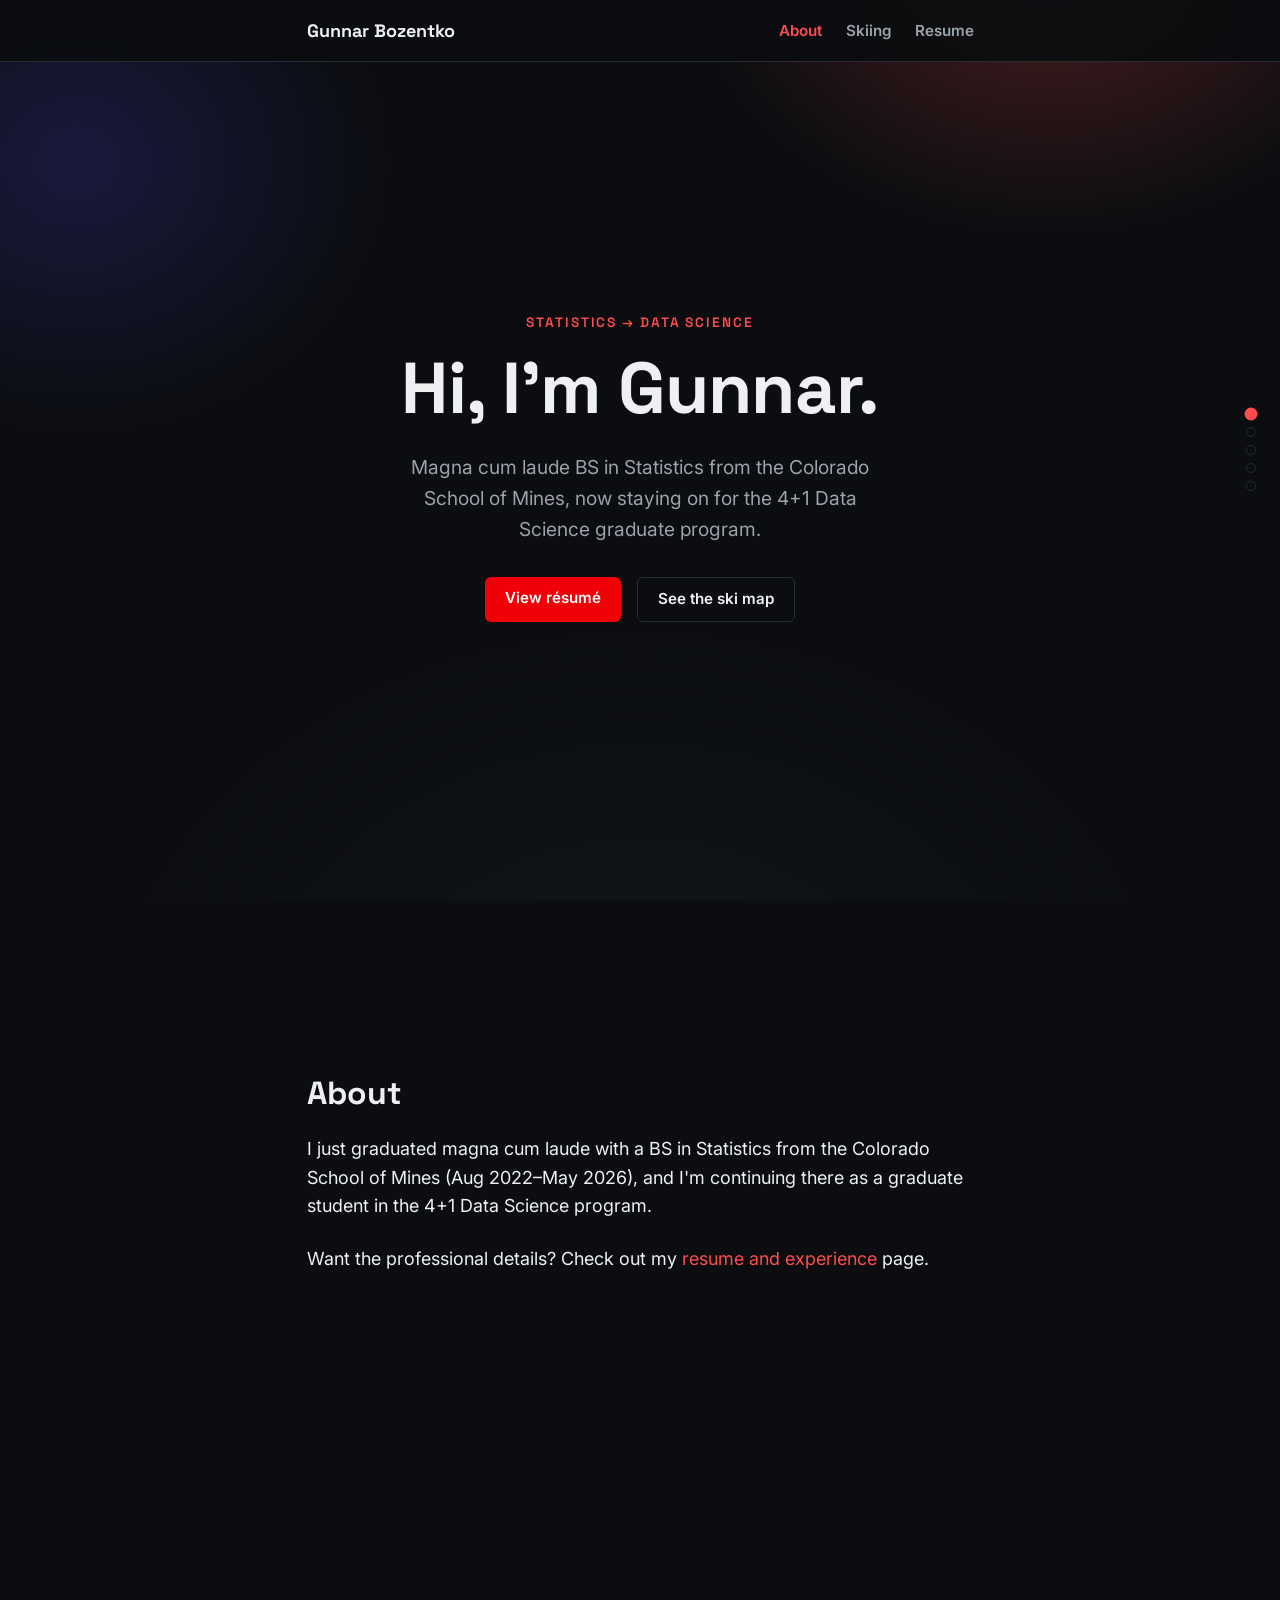
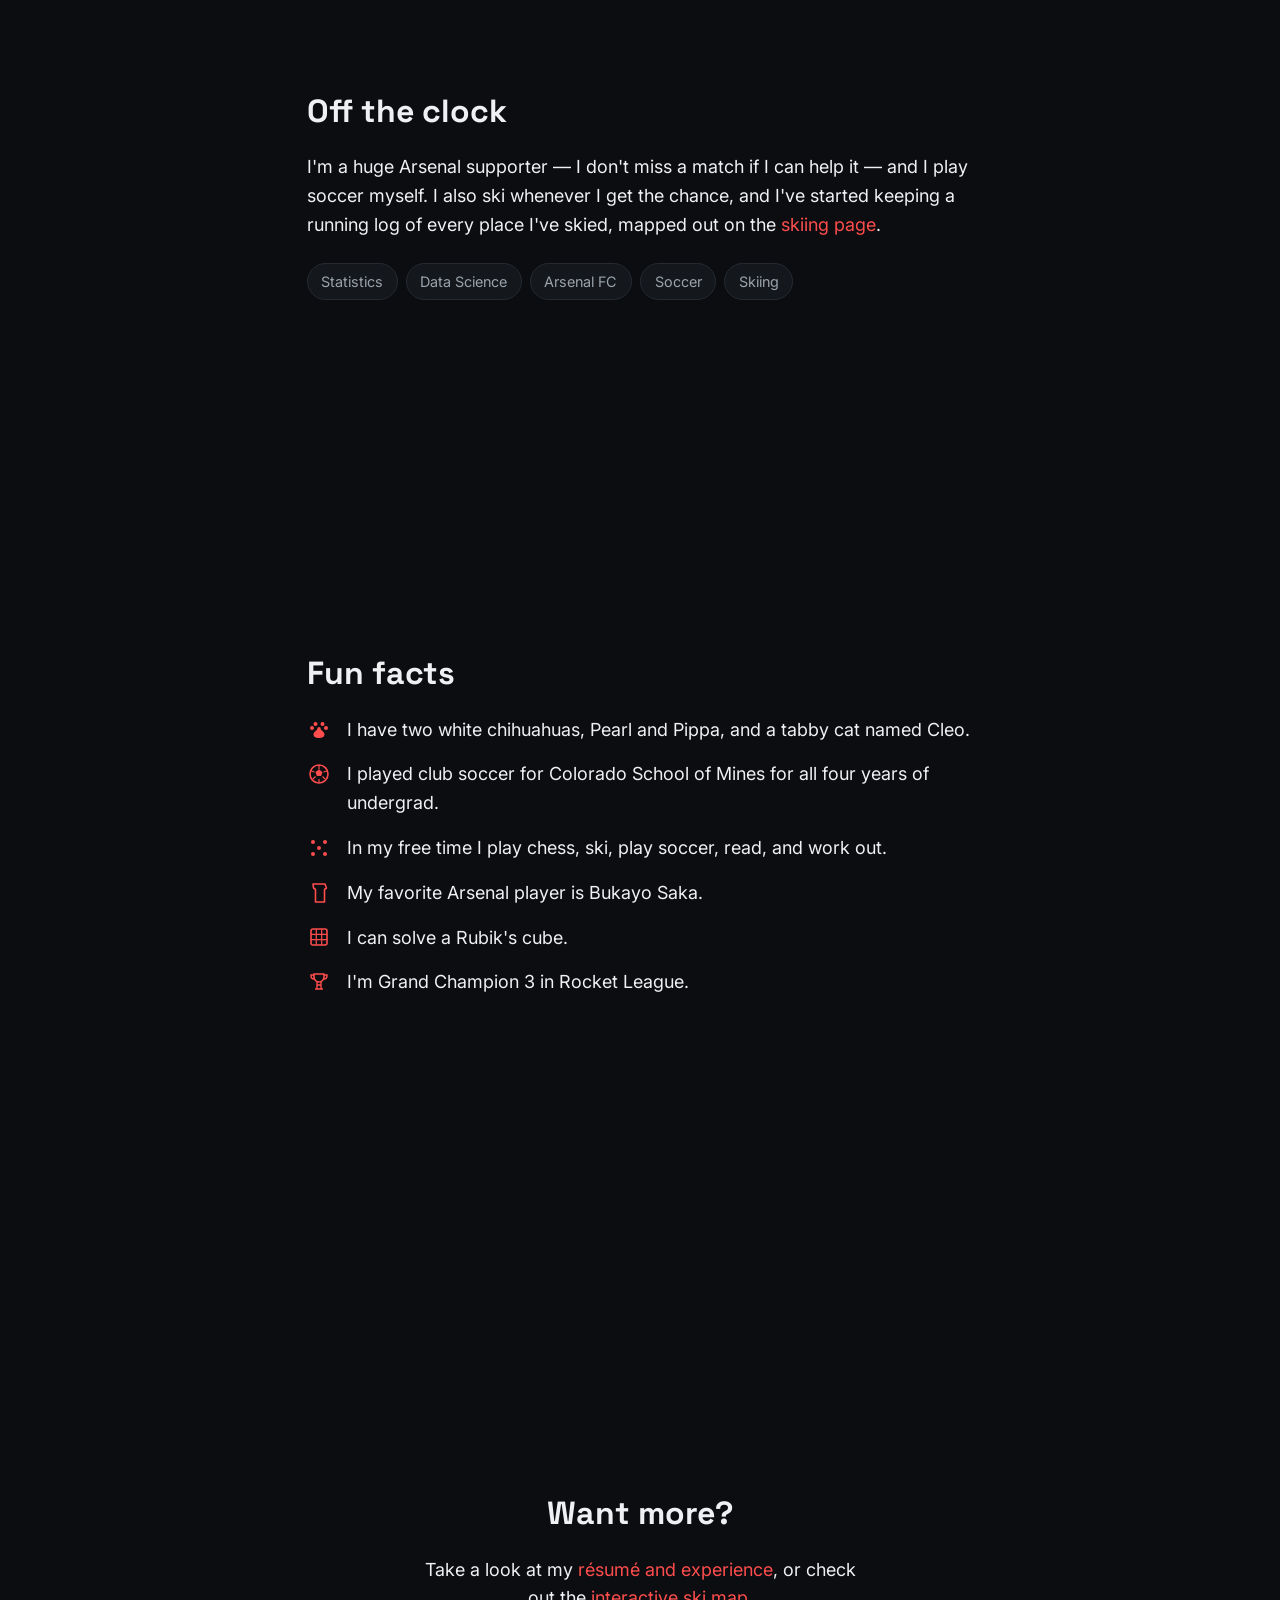
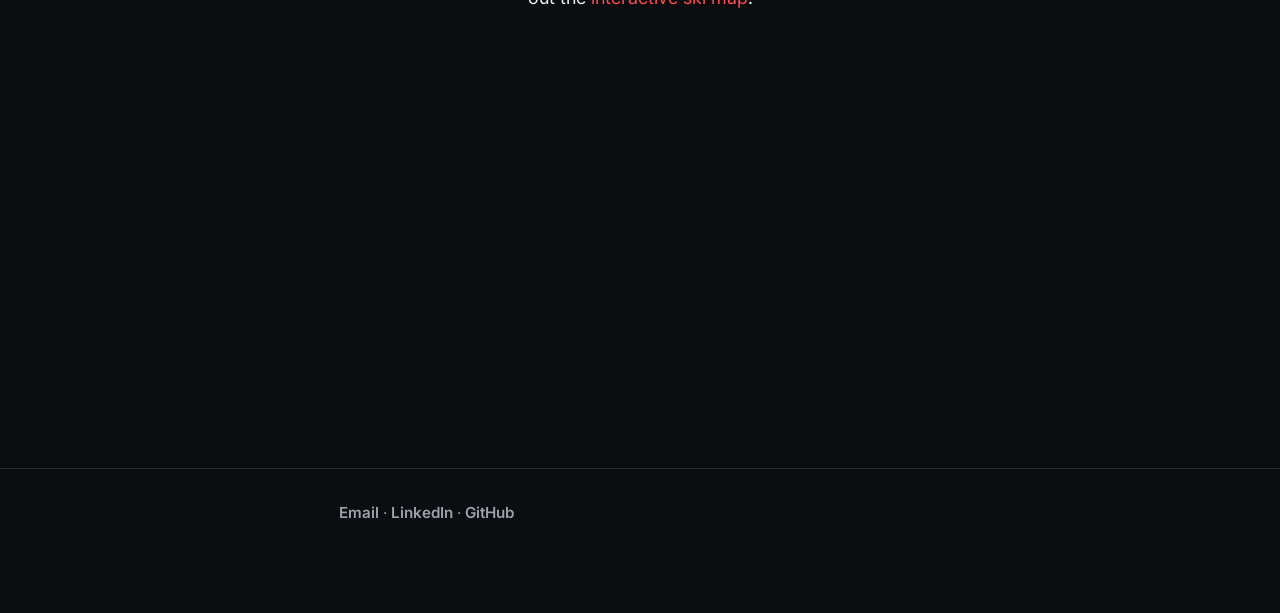
==== index.html @ cc9e8915 "Add icons/photo grid to About page and contact line to Resume page Fun facts on index.html get inlin" ====
<!doctype html>
<html lang="en">
<head>
  <meta charset="utf-8">
  <meta name="viewport" content="width=device-width, initial-scale=1">
  <title>Gunnar Bozentko</title>
  <meta name="description" content="Gunnar Bozentko — statistician, data scientist, Arsenal supporter, occasional skier.">
  <link rel="preconnect" href="https://fonts.googleapis.com">
  <link rel="preconnect" href="https://fonts.gstatic.com" crossorigin>
  <link href="https://fonts.googleapis.com/css2?family=Inter:wght@400;500;600&family=Space+Grotesk:wght@600;700&display=swap" rel="stylesheet">
  <link rel="stylesheet" href="style.css">
</head>
<body class="home-body">

  <div class="bg-layer bg-layer--a" aria-hidden="true"></div>
  <div class="bg-layer bg-layer--b" aria-hidden="true"></div>

  <header class="site-header">
    <nav class="site-nav">
      <a class="wordmark" href="index.html">Gunnar Bozentko</a>
      <ul class="nav-links">
        <li><a href="index.html" aria-current="page">About</a></li>
        <li><a href="skiing.html">Skiing</a></li>
        <li><a href="resume.html">Resume</a></li>
      </ul>
    </nav>
  </header>

  <main class="home">

    <section id="hero" class="panel panel--hero" data-gradient="t1">
      <div class="hero-inner">
        <!-- Add a real photo at assets/photo.jpg and this will pick it up automatically. -->
        <img class="avatar" src="assets/photo.jpg" alt="Photo of Gunnar Bozentko" onerror="this.style.display='none'">
        <p class="eyebrow">Statistics &rarr; Data Science</p>
        <h1>Hi, I'm Gunnar.</h1>
        <p class="hero-sub">
          Magna cum laude BS in Statistics from the Colorado School of Mines,
          now staying on for the 4+1 Data Science graduate program.
        </p>
        <div class="hero-cta">
          <a class="button" href="resume.html">View r&eacute;sum&eacute;</a>
          <a class="button button--ghost" href="skiing.html">See the ski map</a>
        </div>
      </div>
    </section>

    <section id="about" class="panel" data-gradient="t2">
      <h2>About</h2>
      <p>
        I just graduated magna cum laude with a BS in Statistics from the
        Colorado School of Mines (Aug 2022&ndash;May 2026), and I'm continuing
        there as a graduate student in the 4+1 Data Science program.
      </p>
      <p>
        Want the professional details? Check out my <a href="resume.html">resume
        and experience</a> page.
      </p>
    </section>

    <section id="interests" class="panel" data-gradient="t3">
      <h2>Off the clock</h2>
      <p>
        I'm a huge Arsenal supporter &mdash; I don't miss a match if I can help
        it &mdash; and I play soccer myself. I also ski whenever I get the
        chance, and I've started keeping a running log of every place I've
        skied, mapped out on the <a href="skiing.html">skiing page</a>.
      </p>
      <ul class="tags">
        <li>Statistics</li>
        <li>Data Science</li>
        <li>Arsenal FC</li>
        <li>Soccer</li>
        <li>Skiing</li>
      </ul>

      <!-- Add real photos at these paths and each slot picks them up automatically. -->
      <div class="photo-grid">
        <div class="photo-grid__item">
          <img src="assets/photos/soccer.jpg" alt="Playing soccer" onerror="this.parentElement.style.display='none'">
        </div>
        <div class="photo-grid__item">
          <img src="assets/photos/skiing.jpg" alt="Skiing" onerror="this.parentElement.style.display='none'">
        </div>
        <div class="photo-grid__item">
          <img src="assets/photos/pets.jpg" alt="Pearl, Pippa, and Cleo" onerror="this.parentElement.style.display='none'">
        </div>
      </div>
    </section>

    <section id="facts" class="panel" data-gradient="t4">
      <h2>Fun facts</h2>
      <ul class="icon-list">
        <li>
          <svg viewBox="0 0 24 24" aria-hidden="true"><path d="M8.5 9a2 2 0 1 0 0-4 2 2 0 0 0 0 4Zm7 0a2 2 0 1 0 0-4 2 2 0 0 0 0 4ZM5 13a2 2 0 1 0 0-4 2 2 0 0 0 0 4Zm14 0a2 2 0 1 0 0-4 2 2 0 0 0 0 4Zm-7 8c-2.9 0-5.5-1.34-5.5-3.6 0-1.9 1.4-2.9 2.4-3.7.8-.65 1.4-1.1 1.4-1.9a1.7 1.7 0 0 1 3.4 0c0 .8.6 1.25 1.4 1.9 1 .8 2.4 1.8 2.4 3.7 0 2.26-2.6 3.6-5.5 3.6Z"/></svg>
          <span>I have two white chihuahuas, Pearl and Pippa, and a tabby cat named Cleo.</span>
        </li>
        <li>
          <svg viewBox="0 0 24 24" aria-hidden="true"><circle cx="12" cy="12" r="9" fill="none" stroke="currentColor" stroke-width="1.6"/><path d="M12 7.5 15.5 10l-1.3 4h-4.4l-1.3-4L12 7.5Z" fill="currentColor"/><path d="M12 3v4.5M12 20.5V17M4 9l3.5 1M20 9l-3.5 1M6 17l2.5-2.5M18 17l-2.5-2.5" stroke="currentColor" stroke-width="1.2" fill="none"/></svg>
          <span>I played club soccer for Colorado School of Mines for all four years of undergrad.</span>
        </li>
        <li>
          <svg viewBox="0 0 24 24" aria-hidden="true"><circle cx="6" cy="6" r="2"/><circle cx="18" cy="6" r="2"/><circle cx="6" cy="18" r="2"/><circle cx="18" cy="18" r="2"/><circle cx="12" cy="12" r="2"/></svg>
          <span>In my free time I play chess, ski, play soccer, read, and work out.</span>
        </li>
        <li>
          <svg viewBox="0 0 24 24" aria-hidden="true"><path d="M6 3h12l1.5 4-2 1.5V21H8.5V8.5l-2-1.5L6 3Z" fill="none" stroke="currentColor" stroke-width="1.6" stroke-linejoin="round"/></svg>
          <span>My favorite Arsenal player is Bukayo Saka.</span>
        </li>
        <li>
          <svg viewBox="0 0 24 24" aria-hidden="true"><rect x="4" y="4" width="16" height="16" rx="2" fill="none" stroke="currentColor" stroke-width="1.6"/><path d="M4 9.3h16M4 14.7h16M9.3 4v16M14.7 4v16" stroke="currentColor" stroke-width="1.2"/></svg>
          <span>I can solve a Rubik's cube.</span>
        </li>
        <li>
          <svg viewBox="0 0 24 24" aria-hidden="true"><path d="M7 4h10v3a5 5 0 0 1-5 5 5 5 0 0 1-5-5V4Z" fill="none" stroke="currentColor" stroke-width="1.6" stroke-linejoin="round"/><path d="M7 5H4v1a3 3 0 0 0 3 3M17 5h3v1a3 3 0 0 1-3 3M10 12v3M14 12v3M8 19h8M10 15h4v4h-4v-4Z" stroke="currentColor" stroke-width="1.4" fill="none"/></svg>
          <span>I'm Grand Champion 3 in Rocket League.</span>
        </li>
      </ul>
    </section>

    <section id="cta" class="panel panel--cta" data-gradient="t5">
      <h2>Want more?</h2>
      <p>
        Take a look at my <a href="resume.html">r&eacute;sum&eacute; and
        experience</a>, or check out the <a href="skiing.html">interactive
        ski map</a>.
      </p>
    </section>

  </main>

  <footer class="site-footer">
    <div class="footer-inner">
      <p>
        <a href="mailto:gunnarbozentko@mines.edu">Email</a>
        &middot;
        <a href="https://www.linkedin.com/in/gunnar-bozentko-64283426b/">LinkedIn</a>
        &middot;
        <a href="https://github.com/GunnarBozentko">GitHub</a>
      </p>
    </div>
  </footer>

  <script src="scroll-gradient.js"></script>
</body>
</html>
---- style.css ----
/* Dark theme. One accent (Arsenal red), used sparingly on links and one button.
   Space Grotesk for headings/wordmark, Inter for body — two typefaces,
   obviously different in feel. Spacing on a scale of 8. */

:root {
  color-scheme: dark;

  --bg: #0b0d10;
  --surface: #14171c;
  --border: #262b32;
  --text: #eef0f2;
  --muted: #9aa3ab;
  --accent: #ff4d4d;
  --accent-strong: #ef0107;

  --space-1: 0.5rem;   /* 8px */
  --space-2: 1rem;      /* 16px */
  --space-3: 1.5rem;    /* 24px */
  --space-4: 2rem;      /* 32px */
  --space-6: 3rem;      /* 48px */
  --space-8: 4rem;      /* 64px */
  --space-12: 6rem;     /* 96px */
}

* {
  box-sizing: border-box;
}

body {
  background: var(--bg);
  color: var(--text);
  font-family: "Inter", system-ui, -apple-system, "Segoe UI", Roboto, sans-serif;
  margin: 0;
  line-height: 1.6;
  font-size: 1.125rem;
}

h1, h2, h3, .wordmark {
  font-family: "Space Grotesk", system-ui, sans-serif;
  line-height: 1.1;
  font-weight: 700;
}

h1 {
  font-size: clamp(2.5rem, 5vw, 3.5rem);
  margin: 0 0 var(--space-3);
}

h2 {
  font-size: 2rem;
  margin: 0 0 var(--space-3);
}

h3 {
  font-size: 1.375rem;
  margin: 0 0 var(--space-1);
}

p {
  margin: 0 0 var(--space-3);
}

main > ul,
main > ol {
  margin: 0 0 var(--space-3);
  padding-left: 1.25rem;
}

main > ul li,
main > ol li {
  margin-bottom: var(--space-1);
}

a {
  color: var(--accent);
  text-decoration: none;
}

a:hover,
a:focus-visible {
  text-decoration: underline;
}

:focus-visible {
  outline: 2px solid var(--accent);
  outline-offset: 3px;
}

.muted {
  color: var(--muted);
}

/* Nav */

header.site-header {
  position: sticky;
  top: 0;
  background: rgba(11, 13, 16, 0.9);
  backdrop-filter: blur(6px);
  border-bottom: 1px solid var(--border);
  z-index: 10;
}

nav.site-nav {
  max-width: 65ch;
  margin: 0 auto;
  padding: var(--space-2) var(--space-3);
  display: flex;
  align-items: center;
  justify-content: space-between;
  gap: var(--space-2);
  flex-wrap: wrap;
}

.wordmark {
  color: var(--text);
  font-size: 1.125rem;
  text-decoration: none;
}

.wordmark:hover {
  text-decoration: none;
  color: var(--accent);
}

.nav-links {
  display: flex;
  gap: var(--space-3);
  list-style: none;
  margin: 0;
  padding: 0;
}

.nav-links a {
  color: var(--muted);
  font-weight: 600;
  font-size: 0.95rem;
}

.nav-links a:hover,
.nav-links a[aria-current="page"] {
  color: var(--text);
  text-decoration: none;
}

.nav-links a[aria-current="page"] {
  color: var(--accent);
}

/* Main content column */

main {
  max-width: 65ch;
  margin: 0 auto;
  padding: var(--space-8) var(--space-3);
}

main.wide {
  max-width: 75ch;
}

/* Footer */

footer.site-footer {
  border-top: 1px solid var(--border);
  margin-top: var(--space-12);
}

footer.site-footer .footer-inner {
  max-width: 65ch;
  margin: 0 auto;
  padding: var(--space-4) var(--space-3) var(--space-8);
  color: var(--muted);
  font-size: 0.95rem;
}

footer.site-footer a {
  color: var(--muted);
  font-weight: 600;
}

footer.site-footer a:hover {
  color: var(--accent);
}

/* Hero photo */

.avatar {
  width: 128px;
  height: 128px;
  border-radius: 50%;
  object-fit: cover;
  border: 1px solid var(--border);
  margin-bottom: var(--space-3);
}

/* Tags / hobby chips */

.tags {
  display: flex;
  flex-wrap: wrap;
  gap: var(--space-1);
  margin: 0 0 var(--space-4);
  list-style: none;
  padding: 0;
}

.tags li {
  background: var(--surface);
  border: 1px solid var(--border);
  color: var(--muted);
  padding: 0.35rem 0.85rem;
  border-radius: 999px;
  font-size: 0.9rem;
}

/* Photo grid, Interests section — collapses gracefully per-slot when a
   photo file doesn't exist yet, same pattern as the hero .avatar. */

.photo-grid {
  display: grid;
  grid-template-columns: repeat(auto-fit, minmax(140px, 1fr));
  gap: var(--space-2);
  margin: var(--space-1) 0 0;
}

.photo-grid__item img {
  display: block;
  width: 100%;
  aspect-ratio: 4 / 3;
  object-fit: cover;
  border-radius: 8px;
  border: 1px solid var(--border);
}

/* Fun facts, icon list */

.icon-list {
  list-style: none;
  margin: 0 0 var(--space-3);
  padding: 0;
}

.icon-list li {
  display: flex;
  align-items: flex-start;
  gap: var(--space-2);
  margin-bottom: var(--space-2);
}

.icon-list li::marker {
  content: none;
}

.icon-list svg {
  flex: none;
  width: 24px;
  height: 24px;
  margin-top: 0.1em;
  color: var(--accent);
  fill: currentColor;
}

/* Resume contact line */

.contact-line {
  color: var(--muted);
  font-size: 0.95rem;
}

/* Ski table */

.table-wrap {
  overflow-x: auto;
  border: 1px solid var(--border);
  border-radius: 8px;
}

table.ski-table {
  width: 100%;
  border-collapse: collapse;
  font-size: 1rem;
}

.ski-table th,
.ski-table td {
  text-align: left;
  padding: var(--space-2);
  border-bottom: 1px solid var(--border);
  white-space: nowrap;
}

.ski-table td:last-child,
.ski-table th:last-child {
  white-space: normal;
}

.ski-table th {
  background: var(--surface);
  color: var(--muted);
  font-family: "Space Grotesk", sans-serif;
  font-weight: 600;
  font-size: 0.85rem;
  text-transform: uppercase;
  letter-spacing: 0.04em;
}

.ski-table tbody tr:hover {
  background: var(--surface);
}

.empty-state {
  border: 1px dashed var(--border);
  border-radius: 8px;
  padding: var(--space-4);
  color: var(--muted);
  text-align: center;
}

/* Ski map + elevation chart */

.ski-section {
  margin-bottom: var(--space-8);
}

.ski-map {
  height: 420px;
  border: 1px solid var(--border);
  border-radius: 8px;
  background: var(--surface);
}

.ski-marker-dot {
  display: block;
  width: 14px;
  height: 14px;
  border-radius: 50%;
  background: var(--accent);
  border: 2px solid var(--bg);
}

.ski-marker-star svg {
  width: 28px;
  height: 28px;
  filter: drop-shadow(0 0 4px rgba(239, 1, 7, 0.7));
}

.leaflet-container {
  font-family: "Inter", system-ui, sans-serif;
  background: var(--surface);
}

.leaflet-control-zoom a {
  background: var(--surface) !important;
  color: var(--text) !important;
  border-color: var(--border) !important;
}

.leaflet-control-zoom a:hover {
  background: var(--border) !important;
}

.leaflet-control-attribution {
  background: rgba(20, 23, 28, 0.85) !important;
  color: var(--muted) !important;
}

.leaflet-control-attribution a {
  color: var(--muted) !important;
}

.leaflet-popup-content-wrapper {
  background: var(--surface);
  color: var(--text);
  border: 1px solid var(--border);
}

.leaflet-popup-tip {
  background: var(--surface);
}

.leaflet-popup-content {
  font-family: "Inter", system-ui, sans-serif;
  font-size: 0.95rem;
  margin: var(--space-2);
}

.leaflet-popup-content strong {
  font-family: "Space Grotesk", sans-serif;
}

.elev-chart {
  display: flex;
  flex-direction: column;
  gap: var(--space-1);
}

.elev-row {
  display: grid;
  grid-template-columns: minmax(9ch, 18ch) 1fr auto;
  align-items: center;
  gap: var(--space-2);
}

.elev-label {
  display: flex;
  align-items: center;
  gap: 0.4rem;
  font-size: 0.95rem;
  overflow: hidden;
  text-overflow: ellipsis;
  white-space: nowrap;
}

.elev-label svg {
  flex-shrink: 0;
  width: 14px;
  height: 14px;
  filter: drop-shadow(0 0 3px rgba(239, 1, 7, 0.7));
}

.elev-bar-track {
  background: var(--surface);
  border: 1px solid var(--border);
  border-radius: 4px;
  height: 12px;
  overflow: hidden;
}

.elev-bar {
  display: block;
  height: 100%;
  background: var(--accent);
  border-radius: 4px;
}

.elev-bar--max {
  background: var(--accent-strong);
}

.elev-value {
  font-family: "Space Grotesk", sans-serif;
  font-size: 0.9rem;
  color: var(--muted);
  white-space: nowrap;
}

/* Resume */

.resume-section {
  margin-bottom: var(--space-8);
}

.resume-entry {
  padding-bottom: var(--space-4);
  margin-bottom: var(--space-4);
  border-bottom: 1px solid var(--border);
}

.resume-entry:last-child {
  border-bottom: none;
  margin-bottom: 0;
  padding-bottom: 0;
}

.resume-entry-header {
  display: flex;
  justify-content: space-between;
  align-items: baseline;
  gap: var(--space-2);
  flex-wrap: wrap;
}

.resume-entry-org {
  color: var(--muted);
  font-size: 1rem;
  margin-bottom: var(--space-1);
}

.resume-entry-dates {
  color: var(--muted);
  font-size: 0.9rem;
  font-family: "Space Grotesk", sans-serif;
  white-space: nowrap;
}

.resume-entry ul {
  margin: var(--space-1) 0 0;
  padding-left: 1.25rem;
}

.resume-entry li {
  margin-bottom: 0.4rem;
}

.button {
  display: inline-block;
  background: var(--accent-strong);
  color: #fff;
  padding: 0.6rem 1.25rem;
  border-radius: 6px;
  font-weight: 600;
  font-size: 0.95rem;
}

.button:hover,
.button:focus-visible {
  text-decoration: none;
  background: #c40105;
}

@media (max-width: 480px) {
  main {
    padding: var(--space-6) var(--space-2);
  }
}

/* Homepage: scroll-linked gradient background */

.bg-layer {
  position: fixed;
  inset: 0;
  z-index: -1;
  opacity: 0;
  transition: opacity 1.1s ease;
  background-color: var(--bg);
}

.bg-layer--a {
  opacity: 1;
}

/* Five reusable gradient themes, cycled across a page's sections in DOM
   order by scroll-gradient.js (t1, t2, t3, t4, t5, t1, ...). */

.bg-layer[data-theme="t1"] {
  background-image:
    radial-gradient(38rem 30rem at 82% -6%, rgba(255, 77, 77, 0.28), transparent 60%),
    radial-gradient(30rem 26rem at 6% 18%, rgba(80, 66, 220, 0.22), transparent 65%),
    radial-gradient(48rem 40rem at 50% 120%, rgba(20, 23, 28, 0.9), var(--bg) 70%);
}

.bg-layer[data-theme="t2"] {
  background-image:
    radial-gradient(34rem 30rem at 12% 8%, rgba(80, 66, 220, 0.24), transparent 60%),
    radial-gradient(30rem 30rem at 88% 82%, rgba(239, 1, 7, 0.16), transparent 65%),
    radial-gradient(50rem 42rem at 50% 50%, rgba(20, 23, 28, 0.9), var(--bg) 70%);
}

.bg-layer[data-theme="t3"] {
  background-image:
    radial-gradient(32rem 28rem at 88% 12%, rgba(23, 160, 150, 0.22), transparent 60%),
    radial-gradient(28rem 26rem at 10% 85%, rgba(255, 77, 77, 0.2), transparent 65%),
    radial-gradient(50rem 42rem at 50% 50%, rgba(20, 23, 28, 0.9), var(--bg) 70%);
}

.bg-layer[data-theme="t4"] {
  background-image:
    radial-gradient(32rem 28rem at 14% 90%, rgba(255, 77, 77, 0.22), transparent 60%),
    radial-gradient(30rem 28rem at 90% 15%, rgba(80, 66, 220, 0.2), transparent 65%),
    radial-gradient(50rem 42rem at 50% 50%, rgba(20, 23, 28, 0.9), var(--bg) 70%);
}

.bg-layer[data-theme="t5"] {
  background-image:
    radial-gradient(40rem 34rem at 50% 110%, rgba(239, 1, 7, 0.3), transparent 62%),
    radial-gradient(28rem 26rem at 85% 0%, rgba(80, 66, 220, 0.18), transparent 65%),
    radial-gradient(50rem 42rem at 50% 50%, rgba(20, 23, 28, 0.9), var(--bg) 70%);
}

.home-body {
  background: var(--bg);
}

main.home {
  max-width: none;
  padding: 0;
}

.panel {
  max-width: 65ch;
  margin: 0 auto;
  padding: var(--space-12) var(--space-3);
  min-height: 70vh;
  display: flex;
  flex-direction: column;
  justify-content: center;
}

.panel--hero,
.panel--cta {
  min-height: 90vh;
  text-align: center;
  align-items: center;
}

.panel--hero .avatar {
  margin-left: auto;
  margin-right: auto;
}

.eyebrow {
  font-family: "Space Grotesk", sans-serif;
  font-weight: 600;
  letter-spacing: 0.14em;
  text-transform: uppercase;
  font-size: 0.85rem;
  color: var(--accent);
  margin: 0 0 var(--space-2);
}

.hero-inner h1 {
  font-size: clamp(2.75rem, 7vw, 4.5rem);
  letter-spacing: -0.01em;
}

.hero-sub {
  color: var(--muted);
  font-size: 1.2rem;
  max-width: 42ch;
  margin: 0 auto var(--space-4);
}

.hero-cta {
  display: flex;
  gap: var(--space-2);
  justify-content: center;
  flex-wrap: wrap;
}

.button--ghost {
  background: transparent;
  color: var(--text);
  border: 1px solid var(--border);
}

.button--ghost:hover,
.button--ghost:focus-visible {
  border-color: var(--accent);
  color: var(--accent);
  background: transparent;
  text-decoration: none;
}

.panel--cta p {
  max-width: 42ch;
  margin-left: auto;
  margin-right: auto;
}

/* Section-dot scroll indicator, homepage only */

.section-dots {
  position: fixed;
  right: var(--space-3);
  top: 50%;
  transform: translateY(-50%);
  z-index: 5;
  display: flex;
  flex-direction: column;
  gap: var(--space-1);
}

.section-dots button {
  width: 10px;
  height: 10px;
  border-radius: 50%;
  padding: 0;
  border: 1px solid var(--border);
  background: transparent;
  cursor: pointer;
  transition: background 0.2s ease, border-color 0.2s ease, transform 0.2s ease;
}

.section-dots button:hover,
.section-dots button:focus-visible {
  border-color: var(--accent);
}

.section-dots button[aria-current="true"] {
  background: var(--accent);
  border-color: var(--accent);
  transform: scale(1.3);
}

@media (max-width: 700px) {
  .section-dots {
    display: none;
  }
}

@media (prefers-reduced-motion: reduce) {
  .bg-layer {
    transition: none;
  }
  .section-dots button {
    transition: none;
  }
}
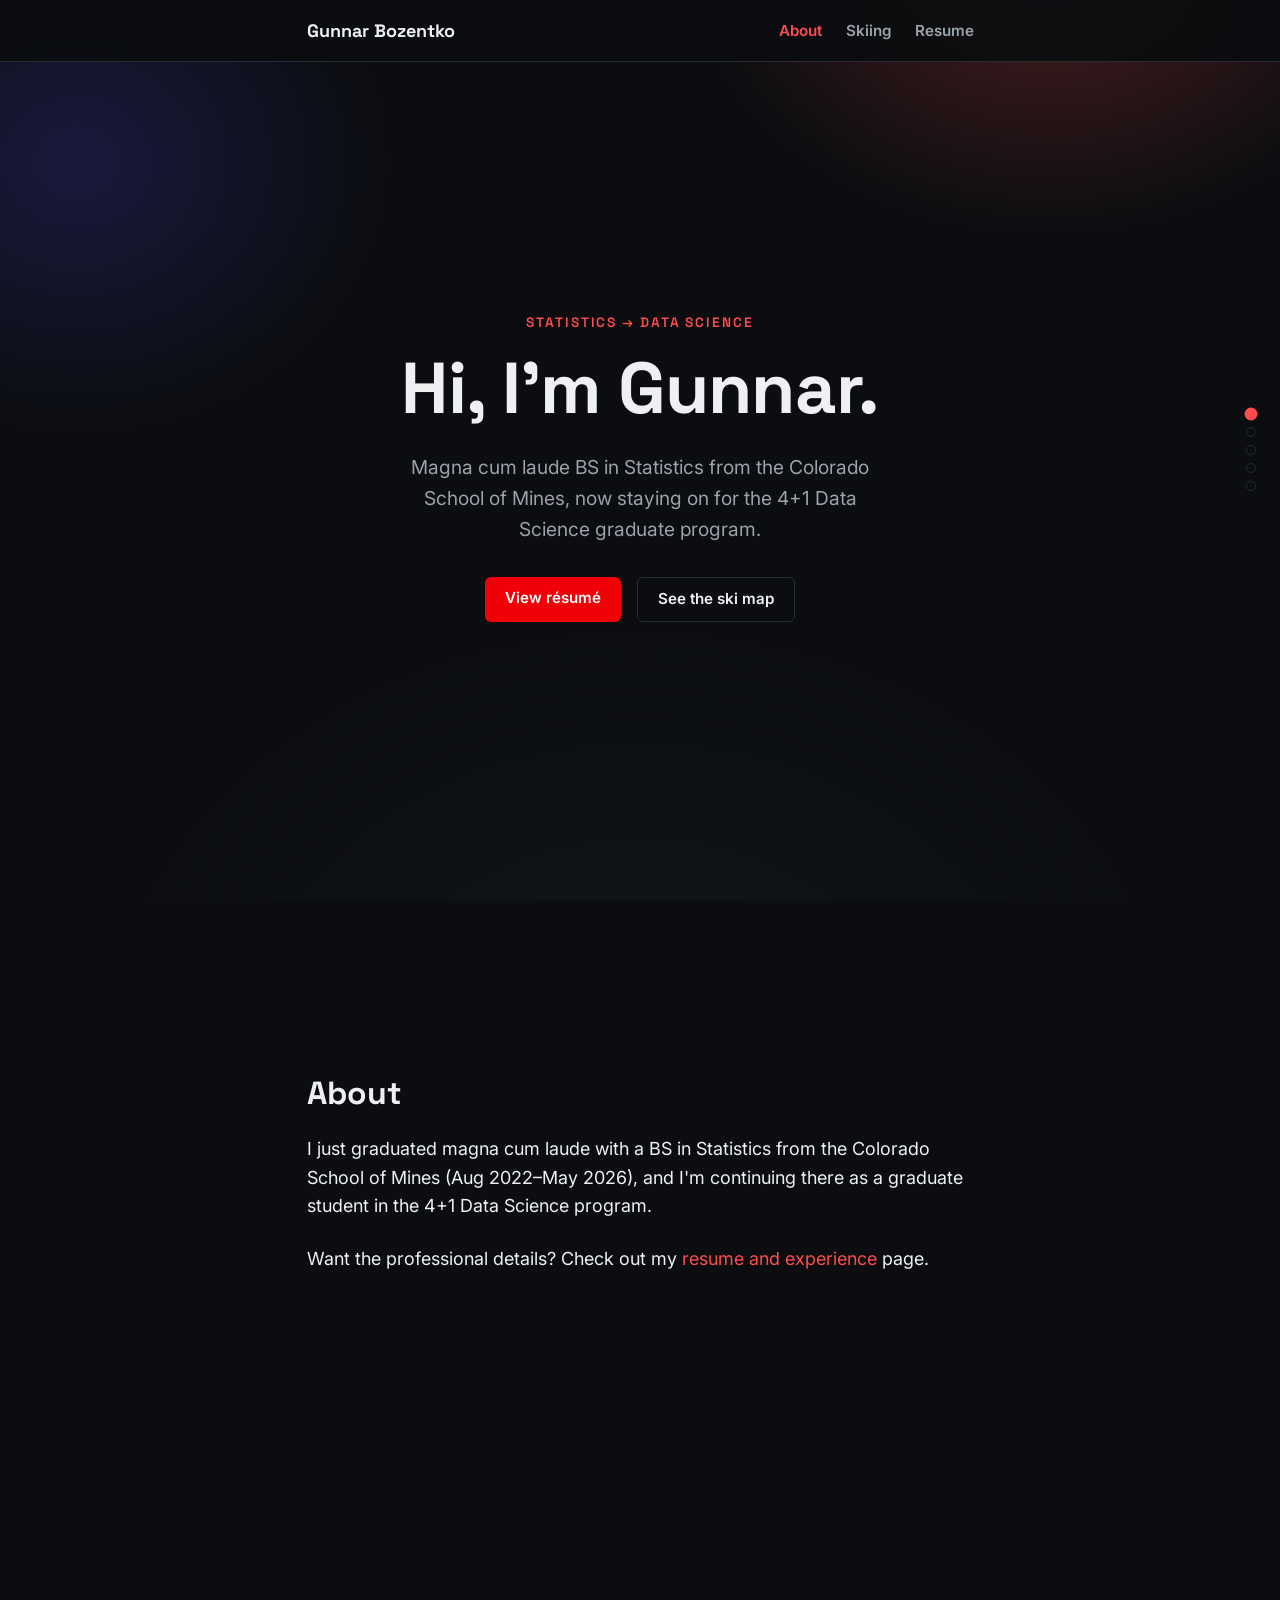
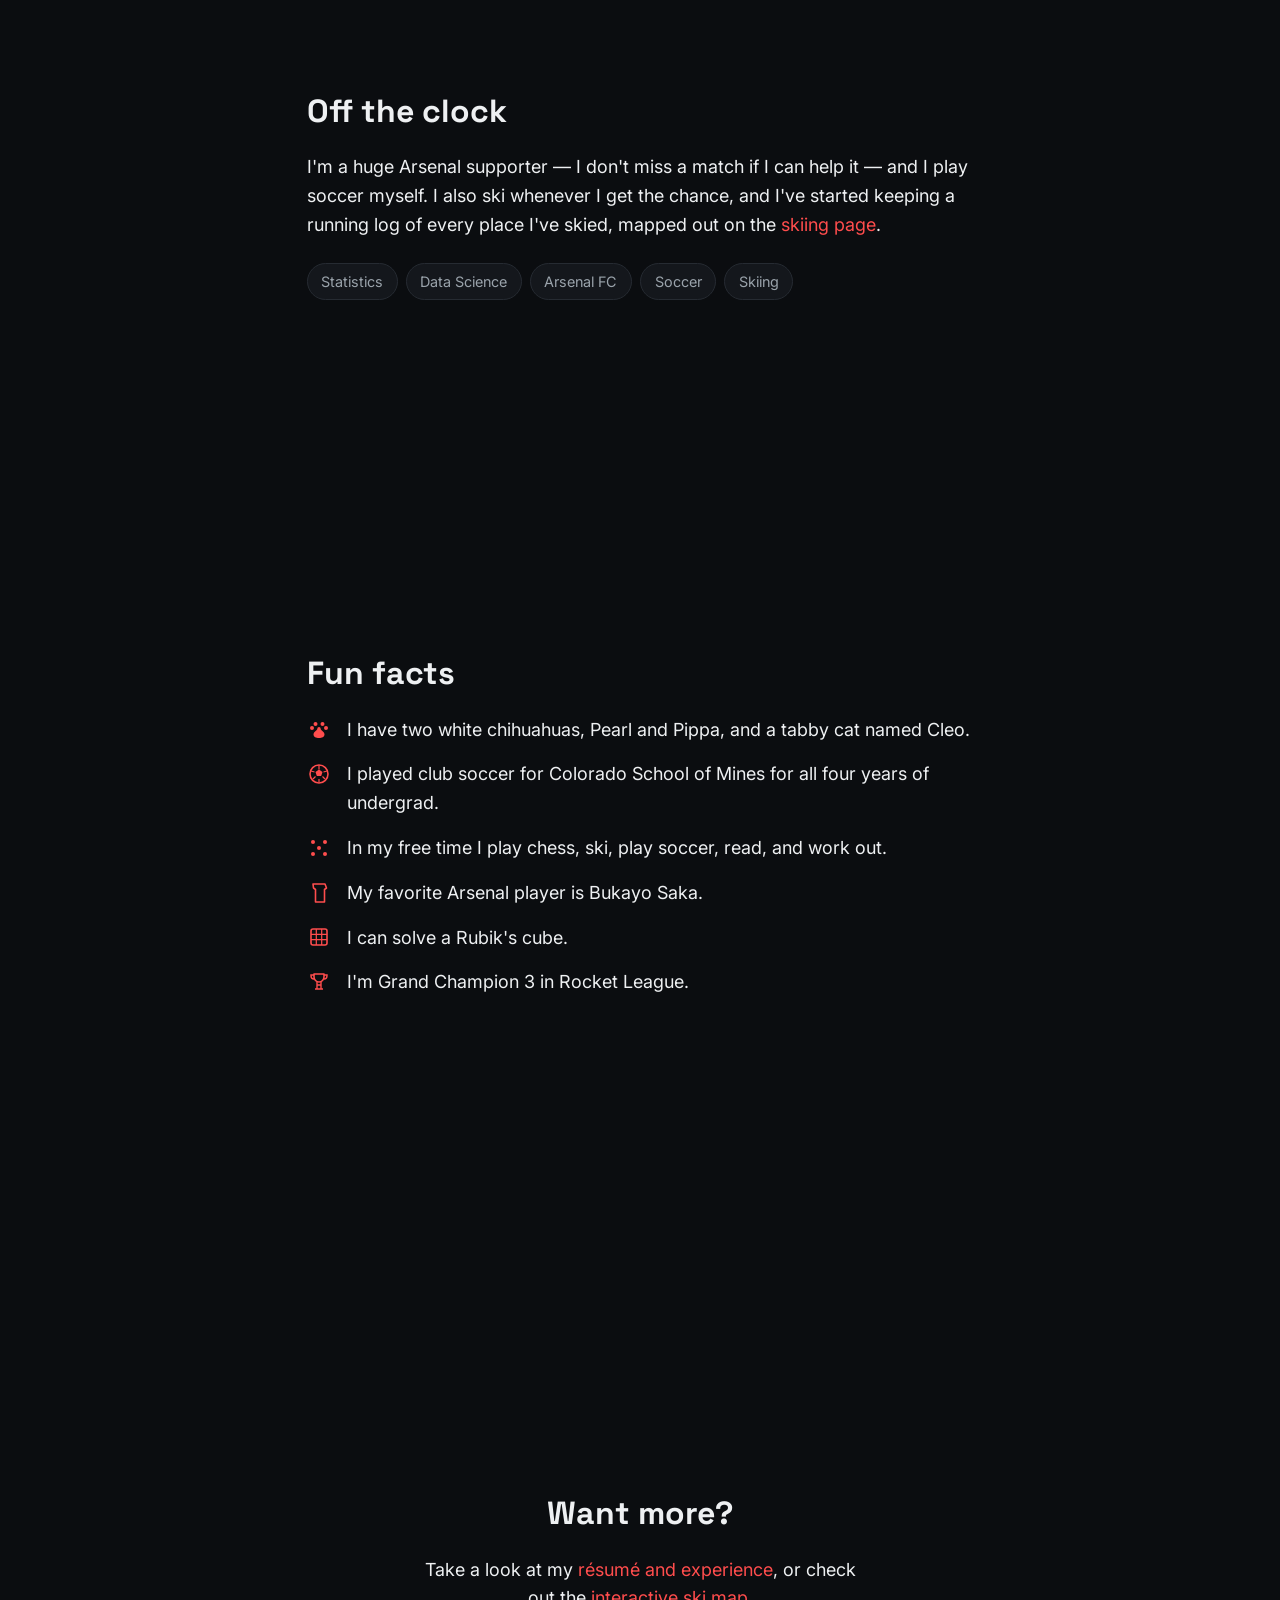
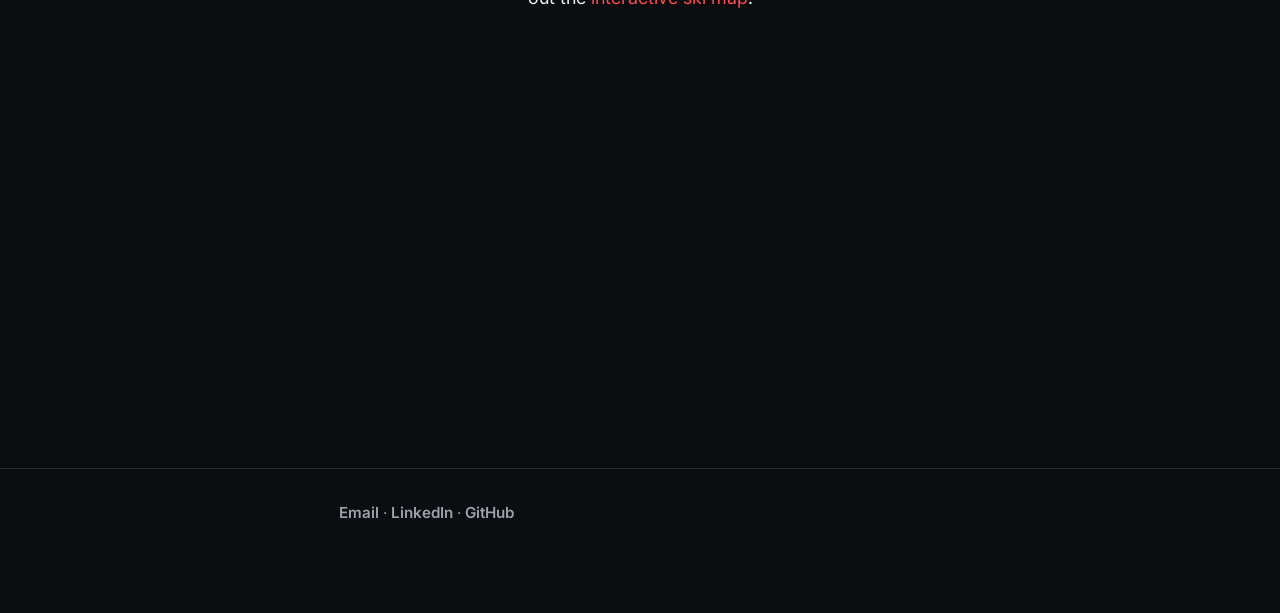
==== commit a8e00b8a: "Add favicon and hover micro-interactions Custom favicon (accent-red star, matching the ski map's mar" ====
--- a/index.html
+++ b/index.html
@@ -5,6 +5,7 @@
   <meta name="viewport" content="width=device-width, initial-scale=1">
   <title>Gunnar Bozentko</title>
   <meta name="description" content="Gunnar Bozentko — statistician, data scientist, Arsenal supporter, occasional skier.">
+  <link rel="icon" href="assets/favicon.svg" type="image/svg+xml">
   <link rel="preconnect" href="https://fonts.googleapis.com">
   <link rel="preconnect" href="https://fonts.gstatic.com" crossorigin>
   <link href="https://fonts.googleapis.com/css2?family=Inter:wght@400;500;600&family=Space+Grotesk:wght@600;700&display=swap" rel="stylesheet">
--- a/style.css
+++ b/style.css
@@ -212,6 +212,13 @@
   padding: 0.35rem 0.85rem;
   border-radius: 999px;
   font-size: 0.9rem;
+  transition: transform 0.2s ease, border-color 0.2s ease, color 0.2s ease;
+}
+
+.tags li:hover {
+  border-color: var(--accent);
+  color: var(--text);
+  transform: translateY(-2px);
 }
 
 /* Photo grid, Interests section — collapses gracefully per-slot when a
@@ -222,6 +229,11 @@
   grid-template-columns: repeat(auto-fit, minmax(140px, 1fr));
   gap: var(--space-2);
   margin: var(--space-1) 0 0;
+}
+
+.photo-grid__item {
+  overflow: hidden;
+  border-radius: 8px;
 }
 
 .photo-grid__item img {
@@ -231,6 +243,11 @@
   object-fit: cover;
   border-radius: 8px;
   border: 1px solid var(--border);
+  transition: transform 0.3s ease;
+}
+
+.photo-grid__item:hover img {
+  transform: scale(1.06);
 }
 
 /* Fun facts, icon list */
@@ -259,6 +276,11 @@
   margin-top: 0.1em;
   color: var(--accent);
   fill: currentColor;
+  transition: transform 0.2s ease;
+}
+
+.icon-list li:hover svg {
+  transform: scale(1.15);
 }
 
 /* Resume contact line */
@@ -501,12 +523,15 @@
   border-radius: 6px;
   font-weight: 600;
   font-size: 0.95rem;
+  transition: transform 0.2s ease, background 0.2s ease, box-shadow 0.2s ease;
 }
 
 .button:hover,
 .button:focus-visible {
   text-decoration: none;
   background: #c40105;
+  transform: translateY(-1px);
+  box-shadow: 0 6px 16px rgba(239, 1, 7, 0.3);
 }
 
 @media (max-width: 480px) {
@@ -640,6 +665,7 @@
   color: var(--accent);
   background: transparent;
   text-decoration: none;
+  transform: translateY(-1px);
 }
 
 .panel--cta p {
@@ -690,10 +716,21 @@
 }
 
 @media (prefers-reduced-motion: reduce) {
-  .bg-layer {
+  .bg-layer,
+  .section-dots button,
+  .tags li,
+  .icon-list svg,
+  .photo-grid__item img,
+  .button,
+  .button--ghost {
     transition: none;
   }
-  .section-dots button {
-    transition: none;
+
+  .tags li:hover,
+  .button:hover,
+  .button--ghost:hover,
+  .icon-list li:hover svg,
+  .photo-grid__item:hover img {
+    transform: none;
   }
 }
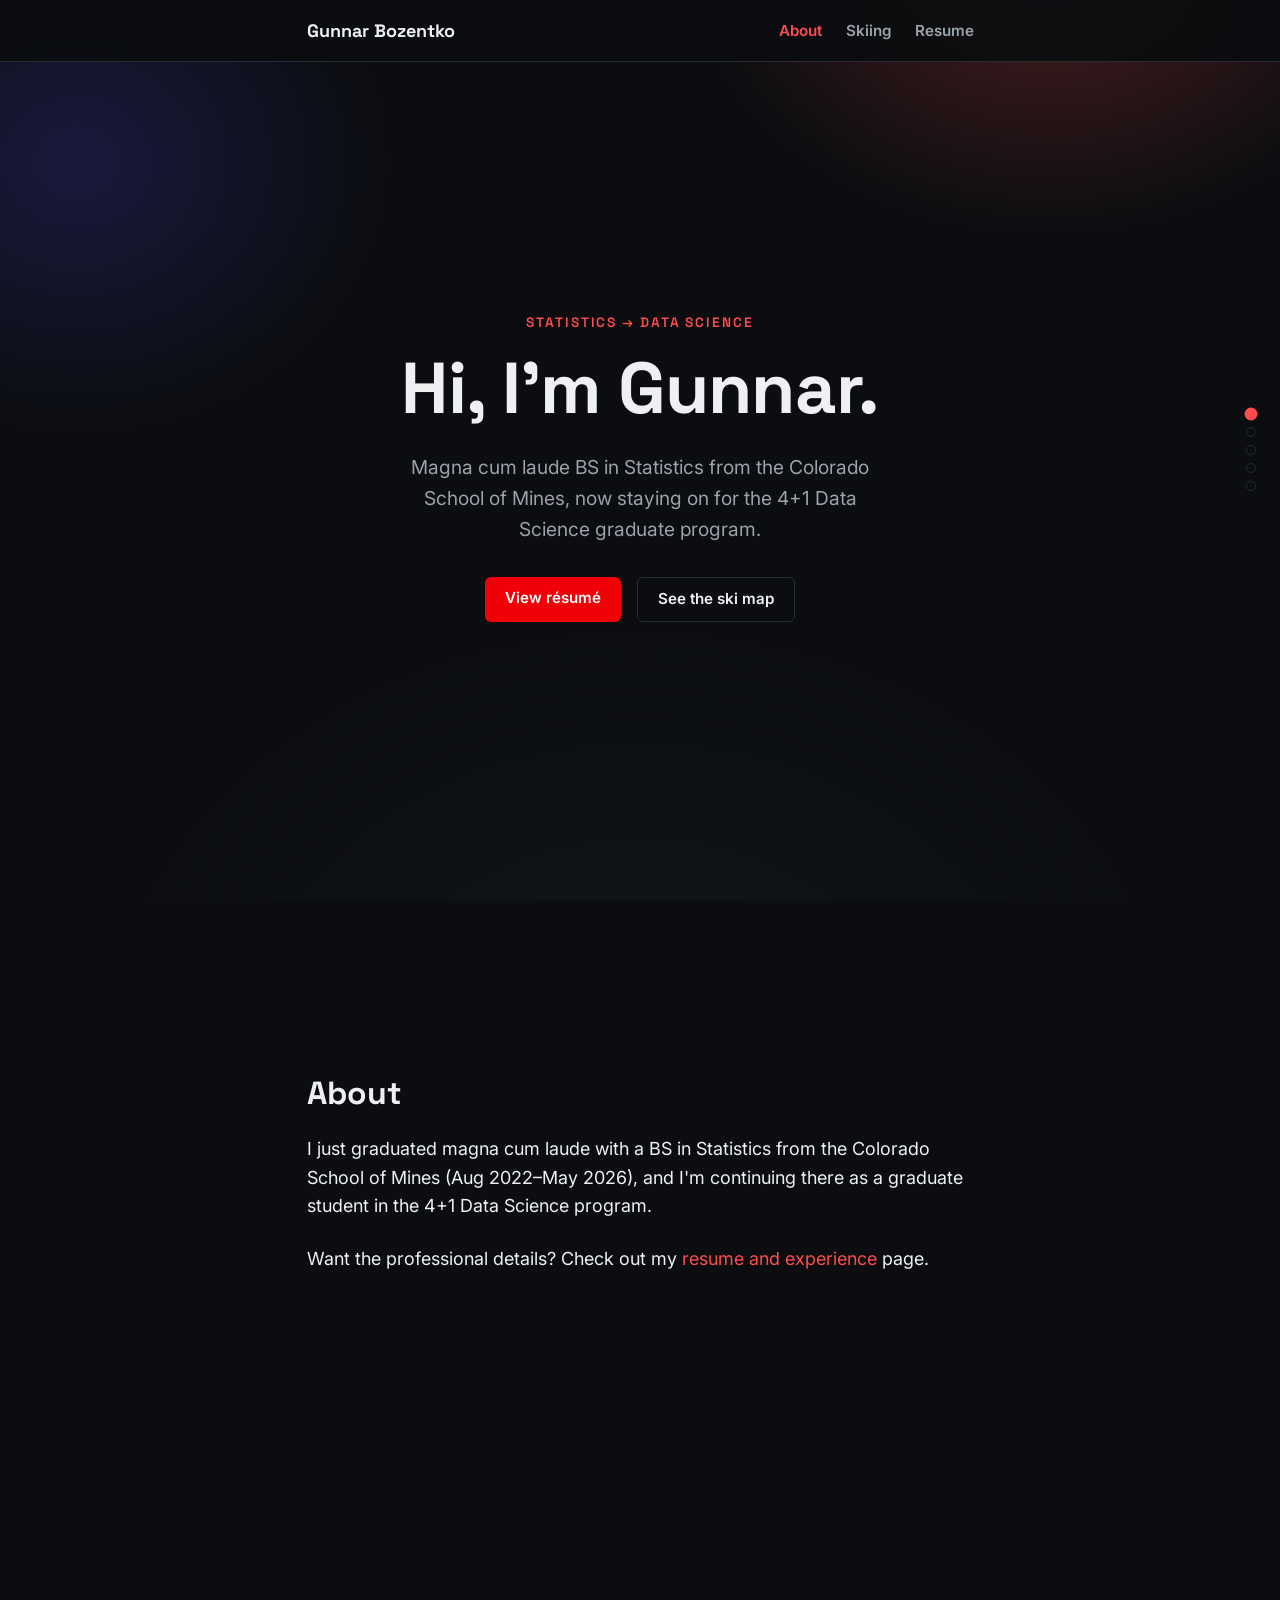
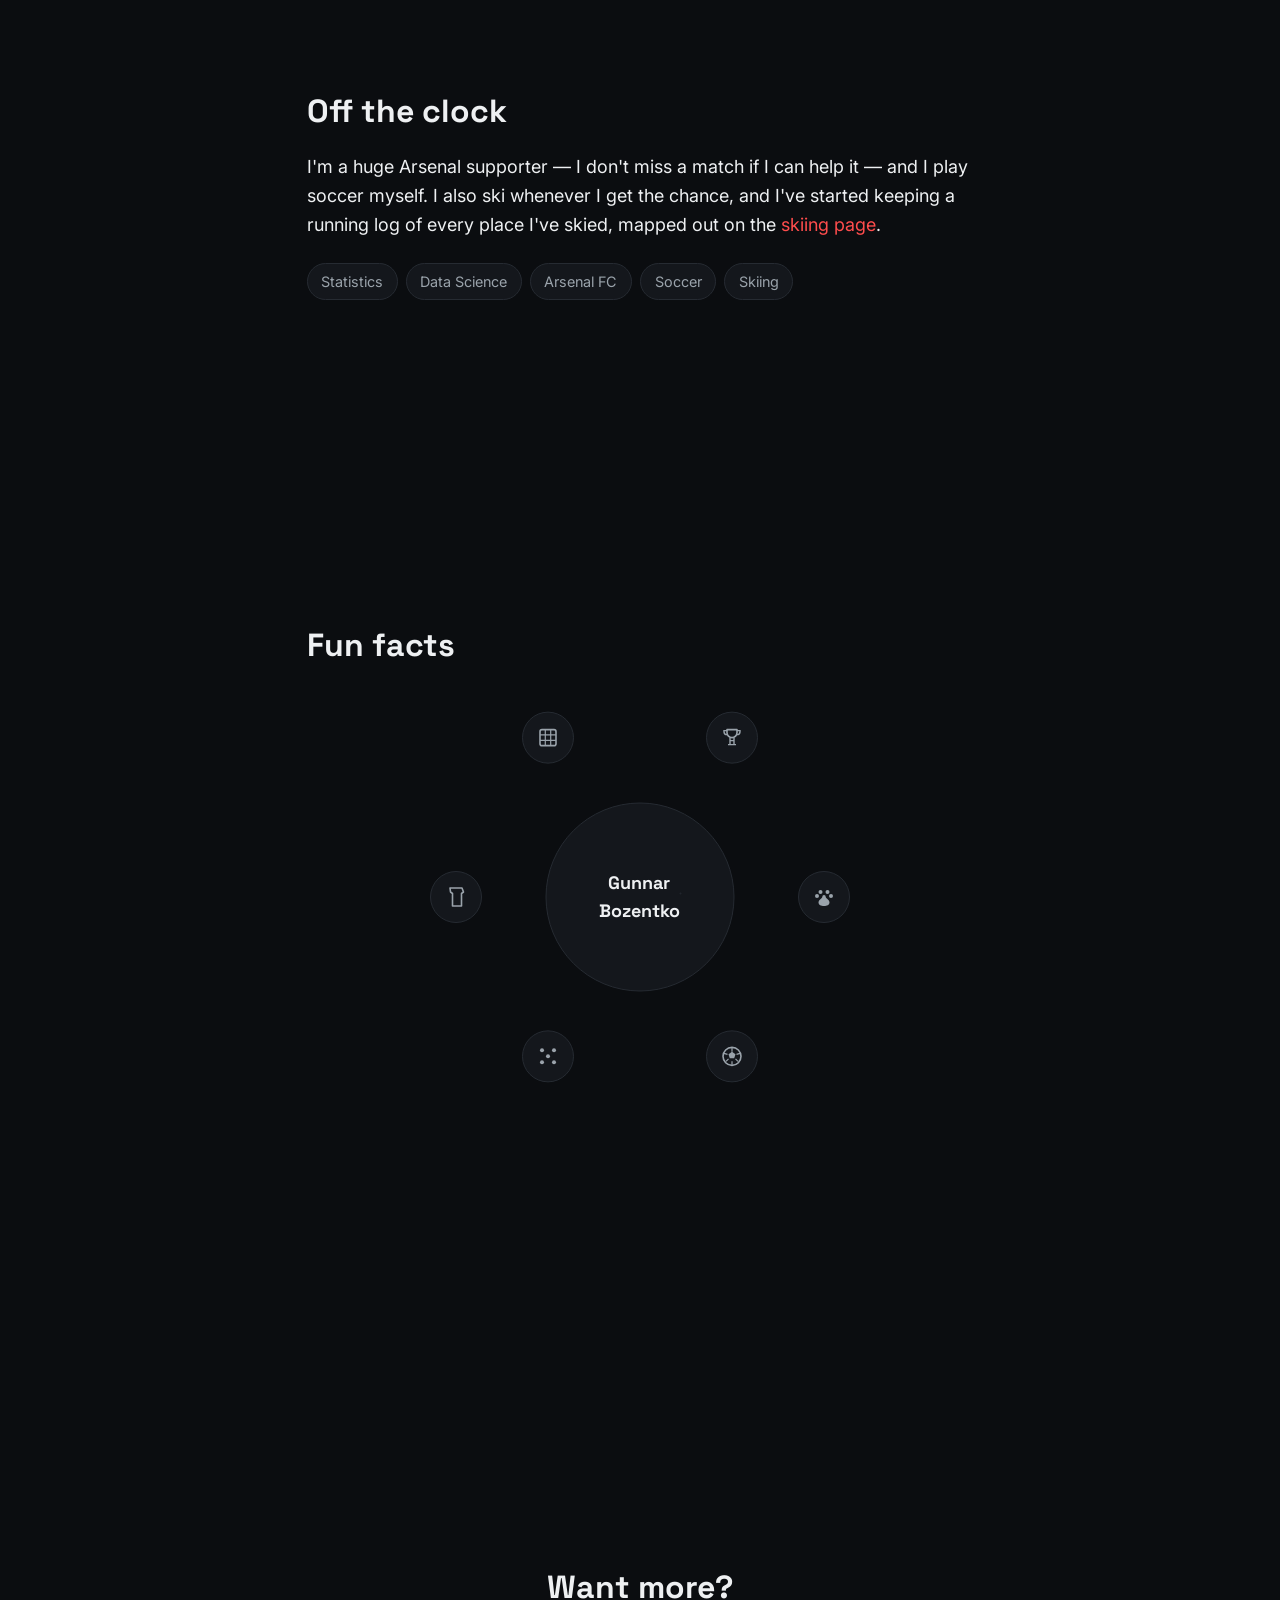
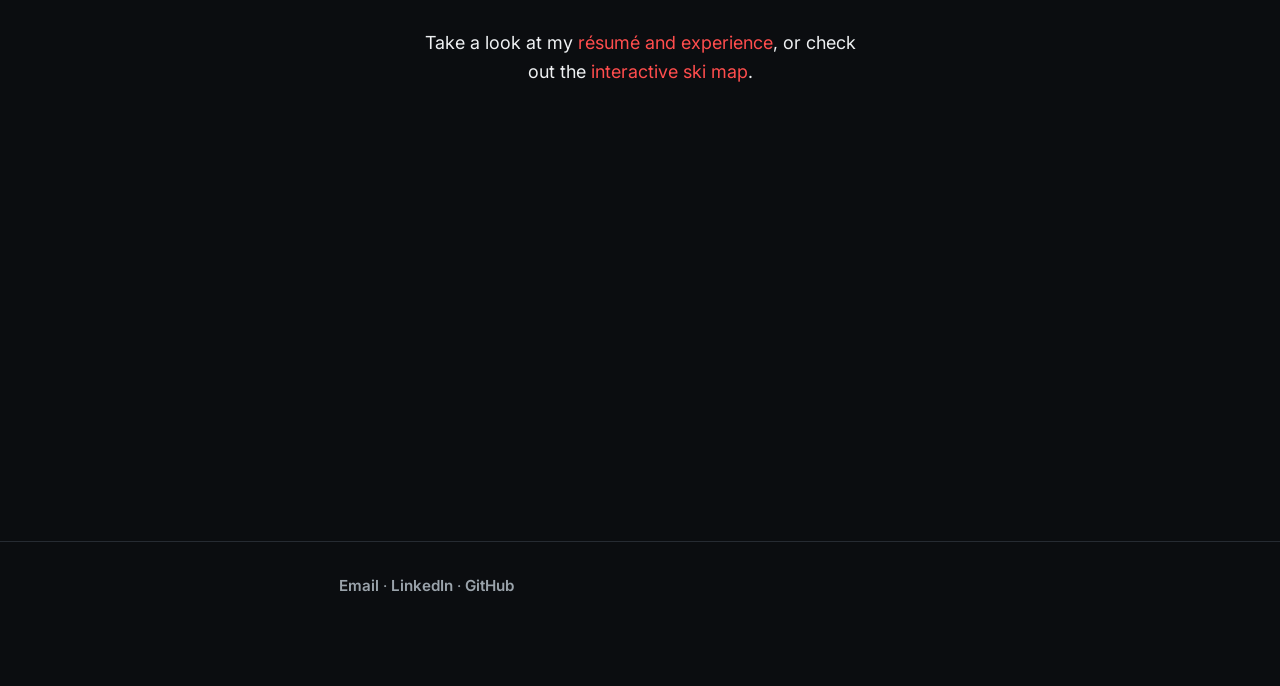
==== commit df0f7444: "Replace fun facts icon-list with circular wheel, add resume accordion Fun facts now render as a hove" ====
--- a/index.html
+++ b/index.html
@@ -91,32 +91,21 @@
 
     <section id="facts" class="panel" data-gradient="t4">
       <h2>Fun facts</h2>
-      <ul class="icon-list">
-        <li>
-          <svg viewBox="0 0 24 24" aria-hidden="true"><path d="M8.5 9a2 2 0 1 0 0-4 2 2 0 0 0 0 4Zm7 0a2 2 0 1 0 0-4 2 2 0 0 0 0 4ZM5 13a2 2 0 1 0 0-4 2 2 0 0 0 0 4Zm14 0a2 2 0 1 0 0-4 2 2 0 0 0 0 4Zm-7 8c-2.9 0-5.5-1.34-5.5-3.6 0-1.9 1.4-2.9 2.4-3.7.8-.65 1.4-1.1 1.4-1.9a1.7 1.7 0 0 1 3.4 0c0 .8.6 1.25 1.4 1.9 1 .8 2.4 1.8 2.4 3.7 0 2.26-2.6 3.6-5.5 3.6Z"/></svg>
-          <span>I have two white chihuahuas, Pearl and Pippa, and a tabby cat named Cleo.</span>
-        </li>
-        <li>
-          <svg viewBox="0 0 24 24" aria-hidden="true"><circle cx="12" cy="12" r="9" fill="none" stroke="currentColor" stroke-width="1.6"/><path d="M12 7.5 15.5 10l-1.3 4h-4.4l-1.3-4L12 7.5Z" fill="currentColor"/><path d="M12 3v4.5M12 20.5V17M4 9l3.5 1M20 9l-3.5 1M6 17l2.5-2.5M18 17l-2.5-2.5" stroke="currentColor" stroke-width="1.2" fill="none"/></svg>
-          <span>I played club soccer for Colorado School of Mines for all four years of undergrad.</span>
-        </li>
-        <li>
-          <svg viewBox="0 0 24 24" aria-hidden="true"><circle cx="6" cy="6" r="2"/><circle cx="18" cy="6" r="2"/><circle cx="6" cy="18" r="2"/><circle cx="18" cy="18" r="2"/><circle cx="12" cy="12" r="2"/></svg>
-          <span>In my free time I play chess, ski, play soccer, read, and work out.</span>
-        </li>
-        <li>
-          <svg viewBox="0 0 24 24" aria-hidden="true"><path d="M6 3h12l1.5 4-2 1.5V21H8.5V8.5l-2-1.5L6 3Z" fill="none" stroke="currentColor" stroke-width="1.6" stroke-linejoin="round"/></svg>
-          <span>My favorite Arsenal player is Bukayo Saka.</span>
-        </li>
-        <li>
-          <svg viewBox="0 0 24 24" aria-hidden="true"><rect x="4" y="4" width="16" height="16" rx="2" fill="none" stroke="currentColor" stroke-width="1.6"/><path d="M4 9.3h16M4 14.7h16M9.3 4v16M14.7 4v16" stroke="currentColor" stroke-width="1.2"/></svg>
-          <span>I can solve a Rubik's cube.</span>
-        </li>
-        <li>
-          <svg viewBox="0 0 24 24" aria-hidden="true"><path d="M7 4h10v3a5 5 0 0 1-5 5 5 5 0 0 1-5-5V4Z" fill="none" stroke="currentColor" stroke-width="1.6" stroke-linejoin="round"/><path d="M7 5H4v1a3 3 0 0 0 3 3M17 5h3v1a3 3 0 0 1-3 3M10 12v3M14 12v3M8 19h8M10 15h4v4h-4v-4Z" stroke="currentColor" stroke-width="1.4" fill="none"/></svg>
-          <span>I'm Grand Champion 3 in Rocket League.</span>
-        </li>
-      </ul>
+      <!-- Add real photos at assets/photos/fact-*.jpg and each will be
+           picked up automatically; content lives in facts-wheel.js. -->
+      <div class="facts-wheel" data-facts-wheel>
+        <div class="facts-wheel__ring" data-facts-ring></div>
+        <div class="facts-wheel__center">
+          <div class="facts-wheel__face facts-wheel__face--name" data-face="name">
+            <p class="facts-wheel__name">Gunnar<br>Bozentko</p>
+          </div>
+          <div class="facts-wheel__face facts-wheel__face--fact" data-face="fact" hidden>
+            <img class="facts-wheel__photo" alt="" onerror="this.style.display='none'">
+            <p class="facts-wheel__text"></p>
+          </div>
+        </div>
+      </div>
+      <ul class="facts-list" data-facts-list></ul>
     </section>
 
     <section id="cta" class="panel panel--cta" data-gradient="t5">
@@ -143,5 +132,6 @@
   </footer>
 
   <script src="scroll-gradient.js"></script>
+  <script src="facts-wheel.js"></script>
 </body>
 </html>
--- a/style.css
+++ b/style.css
@@ -250,37 +250,160 @@
   transform: scale(1.06);
 }
 
-/* Fun facts, icon list */
-
-.icon-list {
+/* Fun facts, circular wheel (wide screens) + accordion list (narrow) */
+
+.facts-wheel {
+  position: relative;
+  width: min(420px, 90vw);
+  aspect-ratio: 1;
+  margin: 0 auto var(--space-4);
+}
+
+.facts-wheel__ring {
+  position: absolute;
+  inset: 0;
+}
+
+.facts-wheel__segment {
+  position: absolute;
+  top: 50%;
+  left: 50%;
+  width: 52px;
+  height: 52px;
+  margin: -26px 0 0 -26px;
+  display: flex;
+  align-items: center;
+  justify-content: center;
+  border-radius: 50%;
+  background: var(--surface);
+  border: 1px solid var(--border);
+  color: var(--muted);
+  cursor: pointer;
+  transition: border-color 0.2s ease, color 0.2s ease, transform 0.2s ease;
+  transform: rotate(var(--angle)) translate(calc(min(420px, 90vw) / 2 - 26px)) rotate(calc(-1 * var(--angle)));
+}
+
+.facts-wheel__segment:hover,
+.facts-wheel__segment:focus-visible {
+  border-color: var(--accent);
+  color: var(--text);
+  transform: rotate(var(--angle)) translate(calc(min(420px, 90vw) / 2 - 26px)) rotate(calc(-1 * var(--angle))) scale(1.1);
+}
+
+.facts-wheel__segment svg {
+  width: 24px;
+  height: 24px;
+  fill: currentColor;
+}
+
+.facts-wheel__center {
+  position: absolute;
+  top: 50%;
+  left: 50%;
+  width: 45%;
+  aspect-ratio: 1;
+  transform: translate(-50%, -50%);
+  border-radius: 50%;
+  background: var(--surface);
+  border: 1px solid var(--border);
+  display: flex;
+  align-items: center;
+  justify-content: center;
+  text-align: center;
+  padding: var(--space-2);
+}
+
+.facts-wheel__name {
+  margin: 0;
+  font-family: "Space Grotesk", sans-serif;
+  font-weight: 700;
+}
+
+.facts-wheel__face--fact {
+  display: flex;
+  flex-direction: column;
+  align-items: center;
+  gap: 0.4rem;
+}
+
+.facts-wheel__photo {
+  width: 56%;
+  aspect-ratio: 1;
+  object-fit: cover;
+  border-radius: 50%;
+  border: 1px solid var(--border);
+}
+
+.facts-wheel__text {
+  margin: 0;
+  font-size: 0.85rem;
+  color: var(--muted);
+}
+
+.facts-list {
   list-style: none;
   margin: 0 0 var(--space-3);
   padding: 0;
 }
 
-.icon-list li {
-  display: flex;
-  align-items: flex-start;
+.facts-list__item {
+  border-bottom: 1px solid var(--border);
+}
+
+.facts-list__item:last-child {
+  border-bottom: none;
+}
+
+.facts-list__item > summary {
+  list-style: none;
+  cursor: pointer;
+  display: flex;
+  align-items: center;
   gap: var(--space-2);
-  margin-bottom: var(--space-2);
-}
-
-.icon-list li::marker {
-  content: none;
-}
-
-.icon-list svg {
+  padding: var(--space-2) 0;
+}
+
+.facts-list__item > summary::-webkit-details-marker {
+  display: none;
+}
+
+.facts-list__item svg {
   flex: none;
   width: 24px;
   height: 24px;
-  margin-top: 0.1em;
   color: var(--accent);
   fill: currentColor;
-  transition: transform 0.2s ease;
-}
-
-.icon-list li:hover svg {
-  transform: scale(1.15);
+}
+
+.facts-list__body {
+  padding: 0 0 var(--space-2) 2.5rem;
+}
+
+.facts-list__body img {
+  display: block;
+  width: 100px;
+  aspect-ratio: 4 / 3;
+  object-fit: cover;
+  border-radius: 8px;
+  border: 1px solid var(--border);
+  margin-bottom: var(--space-1);
+}
+
+.facts-list__body p {
+  margin: 0;
+  color: var(--muted);
+}
+
+@media (min-width: 700px) {
+  .facts-list {
+    display: none;
+  }
+}
+
+@media (max-width: 699.98px) {
+  .facts-wheel {
+    display: none;
+  }
 }
 
 /* Resume contact line */
@@ -513,6 +636,37 @@
 
 .resume-entry li {
   margin-bottom: 0.4rem;
+}
+
+.resume-toggle > summary {
+  list-style: none;
+  cursor: pointer;
+  display: flex;
+  align-items: center;
+  justify-content: space-between;
+  gap: var(--space-2);
+}
+
+.resume-toggle > summary::-webkit-details-marker {
+  display: none;
+}
+
+.resume-toggle__chevron {
+  width: 0.6rem;
+  height: 0.6rem;
+  border-right: 2px solid var(--muted);
+  border-bottom: 2px solid var(--muted);
+  transform: rotate(45deg);
+  transition: transform 0.2s ease;
+  flex-shrink: 0;
+}
+
+.resume-toggle[open] > summary .resume-toggle__chevron {
+  transform: rotate(-135deg);
+}
+
+.resume-toggle__body {
+  margin-top: var(--space-2);
 }
 
 .button {
@@ -719,18 +873,23 @@
   .bg-layer,
   .section-dots button,
   .tags li,
-  .icon-list svg,
   .photo-grid__item img,
   .button,
-  .button--ghost {
+  .button--ghost,
+  .resume-toggle__chevron,
+  .facts-wheel__segment {
     transition: none;
   }
 
   .tags li:hover,
   .button:hover,
   .button--ghost:hover,
-  .icon-list li:hover svg,
   .photo-grid__item:hover img {
     transform: none;
   }
-}
+
+  .facts-wheel__segment:hover,
+  .facts-wheel__segment:focus-visible {
+    transform: rotate(var(--angle)) translate(calc(min(420px, 90vw) / 2 - 26px)) rotate(calc(-1 * var(--angle)));
+  }
+}
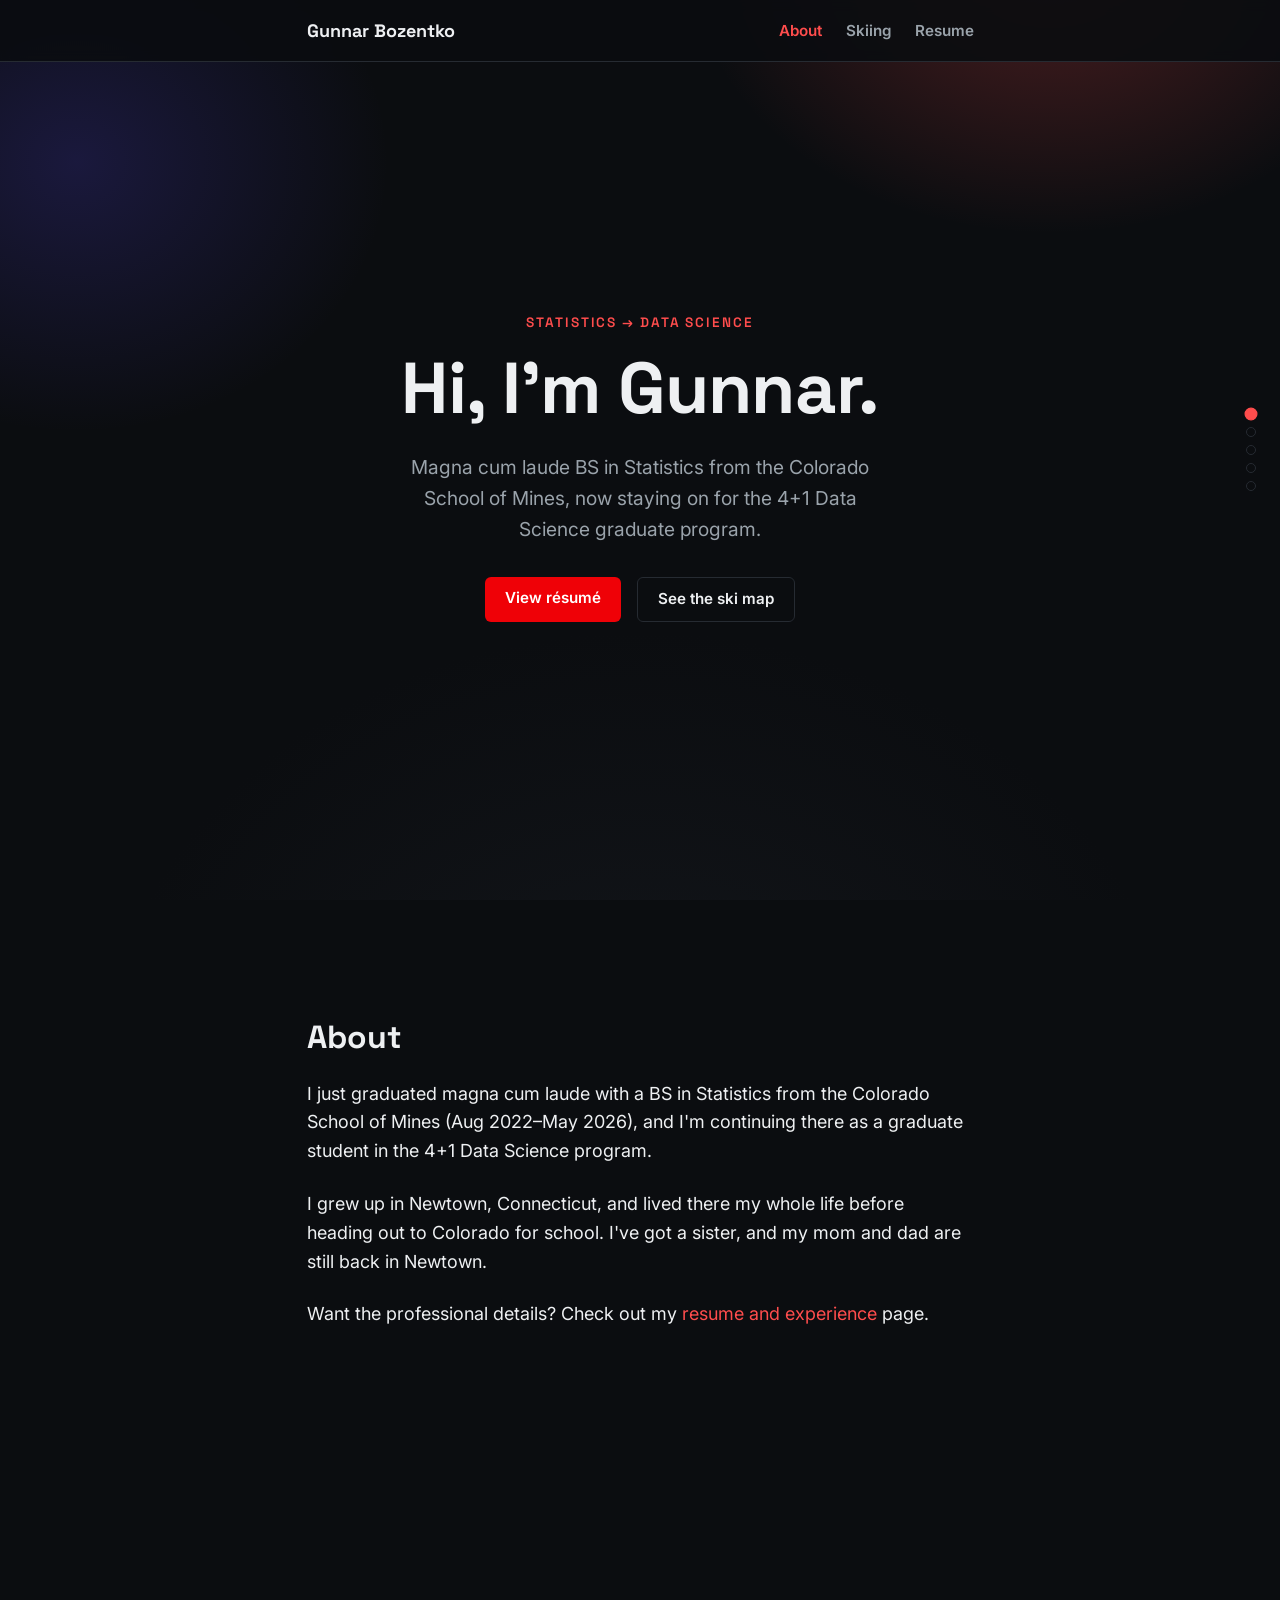
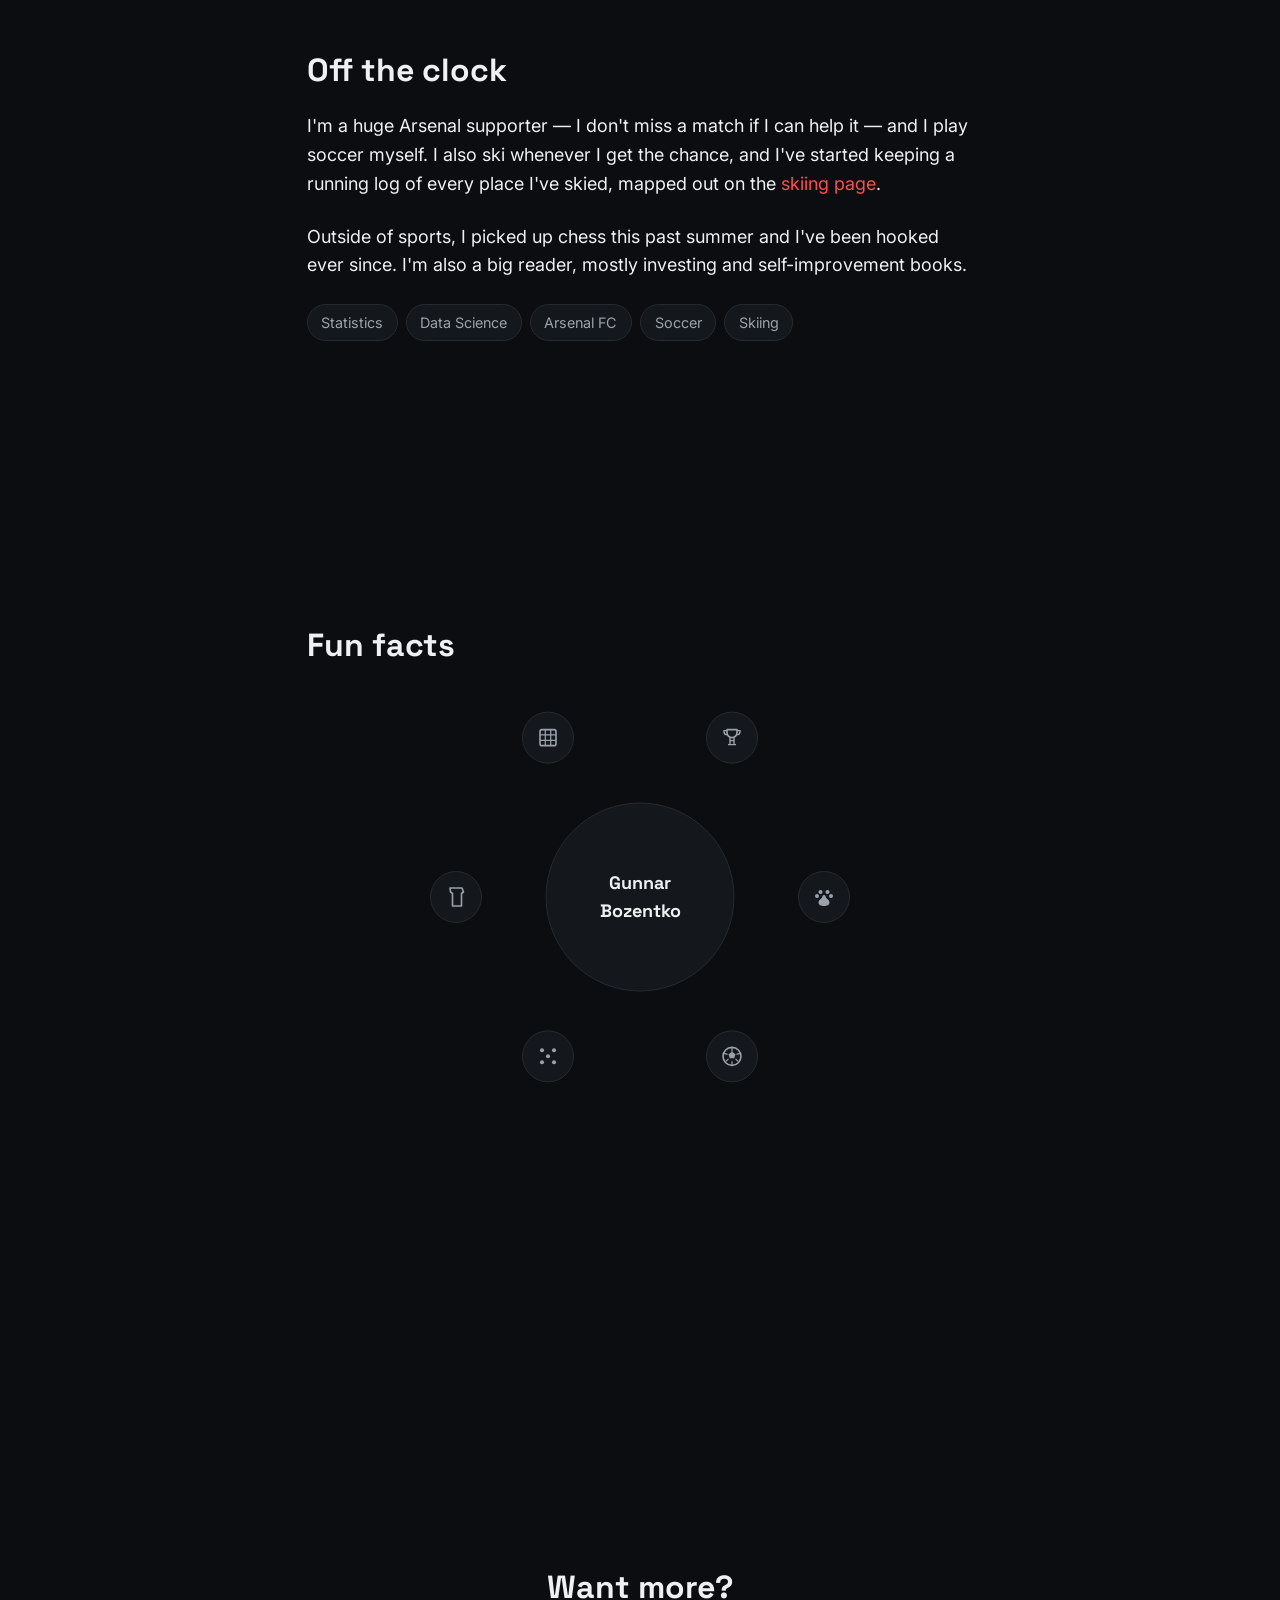
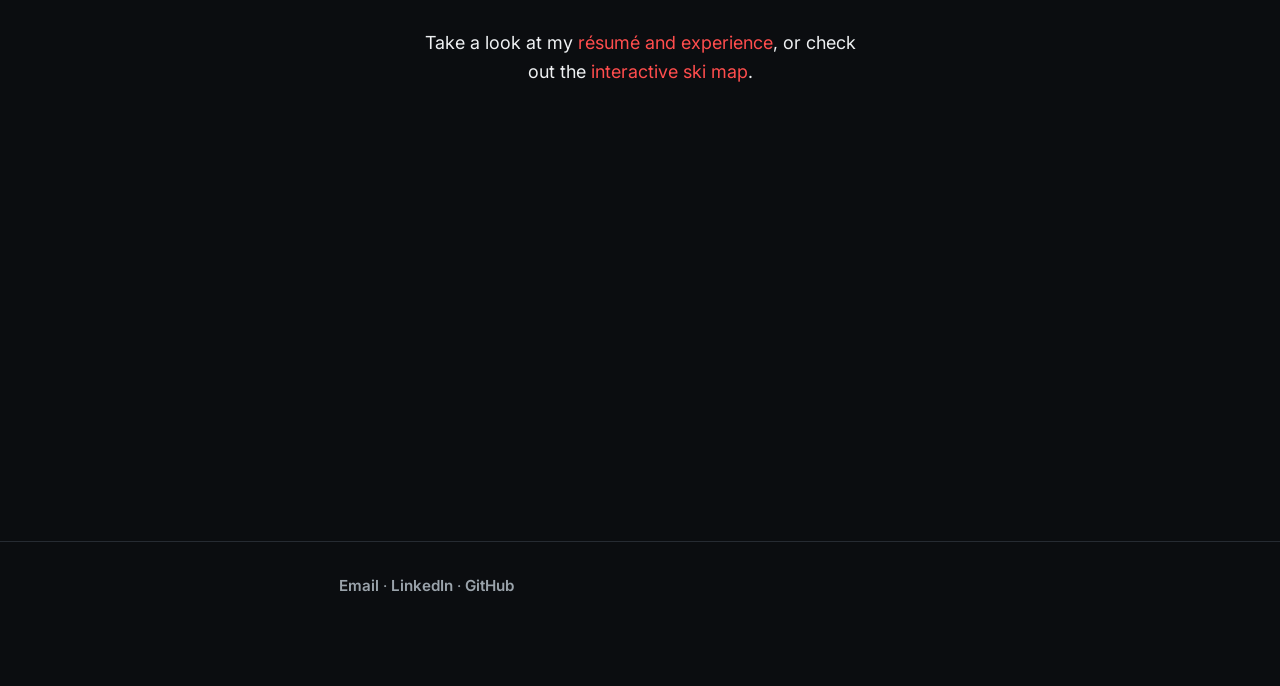
==== commit 632db73b: "Expand About/Off the clock copy, fix facts-wheel hover overlap Add hometown/family and chess/reading" ====
--- a/index.html
+++ b/index.html
@@ -54,6 +54,11 @@
         there as a graduate student in the 4+1 Data Science program.
       </p>
       <p>
+        I grew up in Newtown, Connecticut, and lived there my whole life
+        before heading out to Colorado for school. I've got a sister, and my
+        mom and dad are still back in Newtown.
+      </p>
+      <p>
         Want the professional details? Check out my <a href="resume.html">resume
         and experience</a> page.
       </p>
@@ -66,6 +71,11 @@
         it &mdash; and I play soccer myself. I also ski whenever I get the
         chance, and I've started keeping a running log of every place I've
         skied, mapped out on the <a href="skiing.html">skiing page</a>.
+      </p>
+      <p>
+        Outside of sports, I picked up chess this past summer and I've been
+        hooked ever since. I'm also a big reader, mostly investing and
+        self-improvement books.
       </p>
       <ul class="tags">
         <li>Statistics</li>
--- a/style.css
+++ b/style.css
@@ -319,7 +319,7 @@
   font-weight: 700;
 }
 
-.facts-wheel__face--fact {
+.facts-wheel__face--fact:not([hidden]) {
   display: flex;
   flex-direction: column;
   align-items: center;
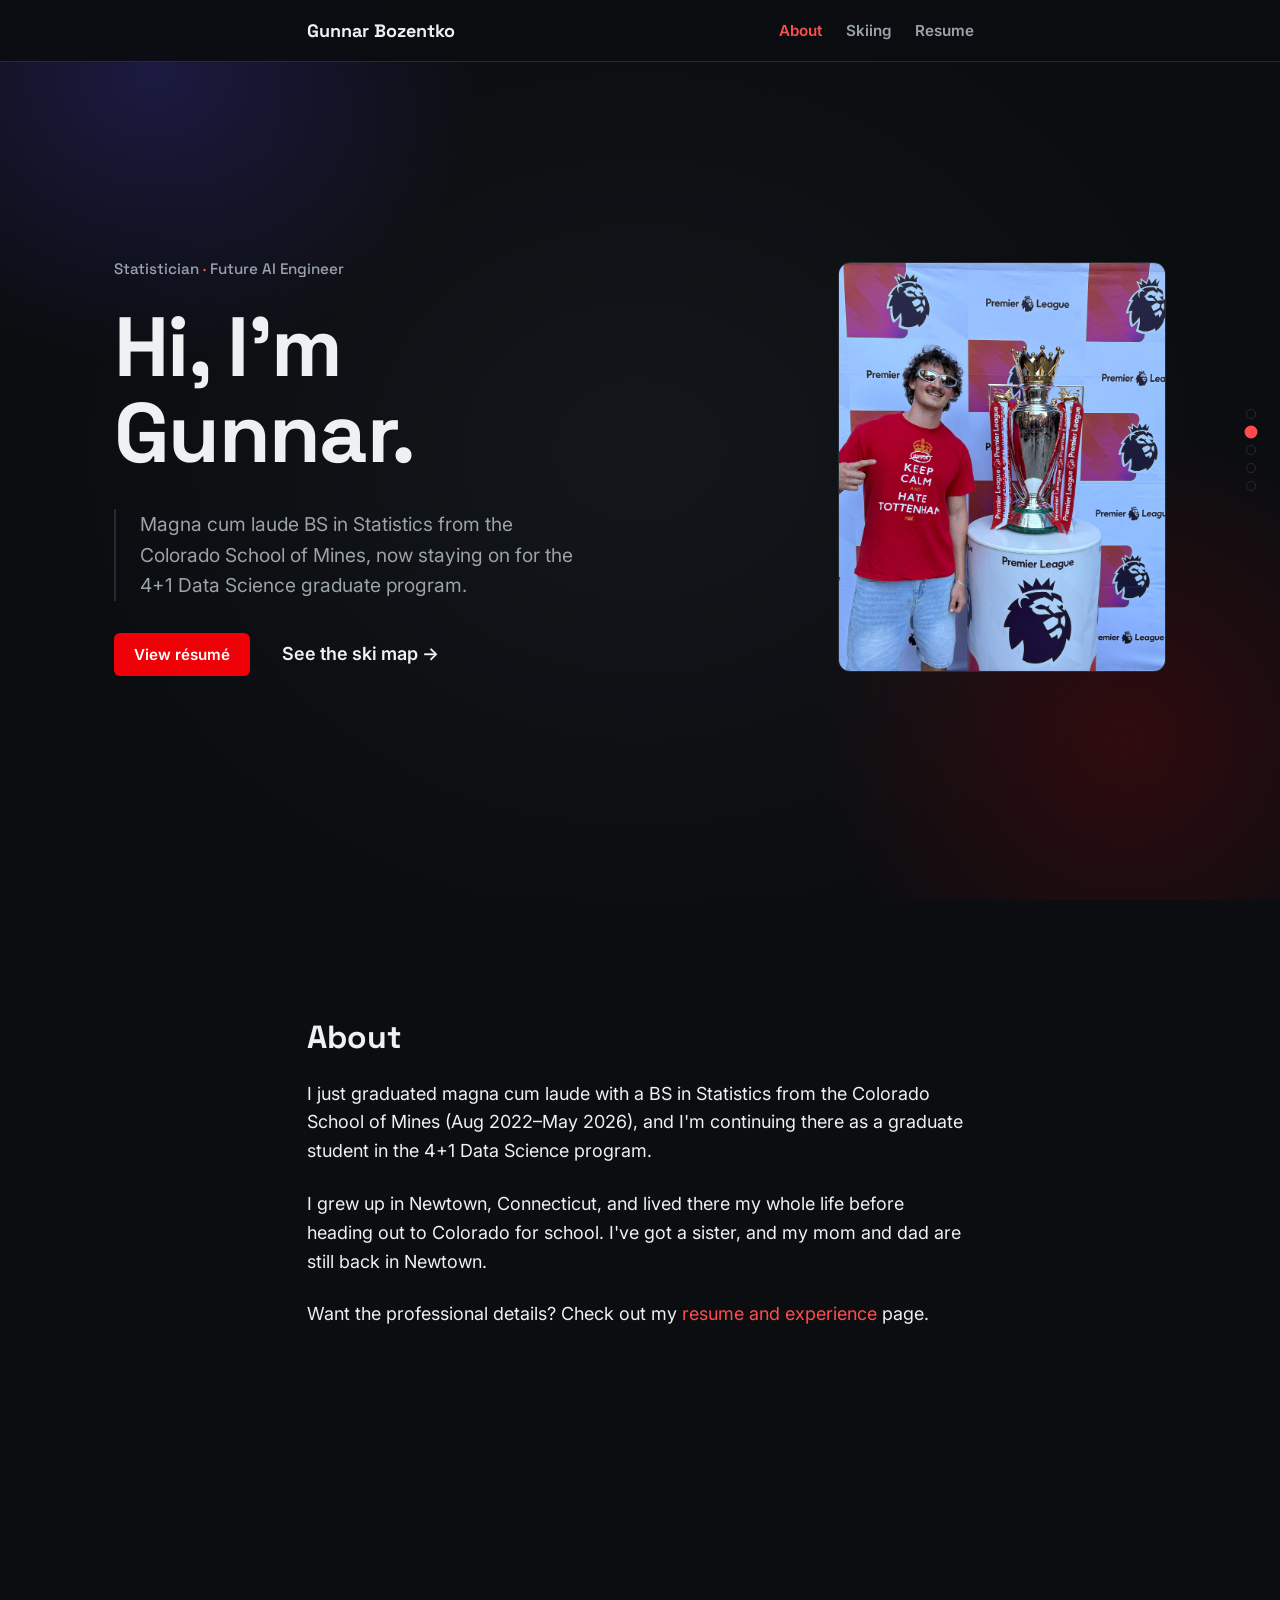
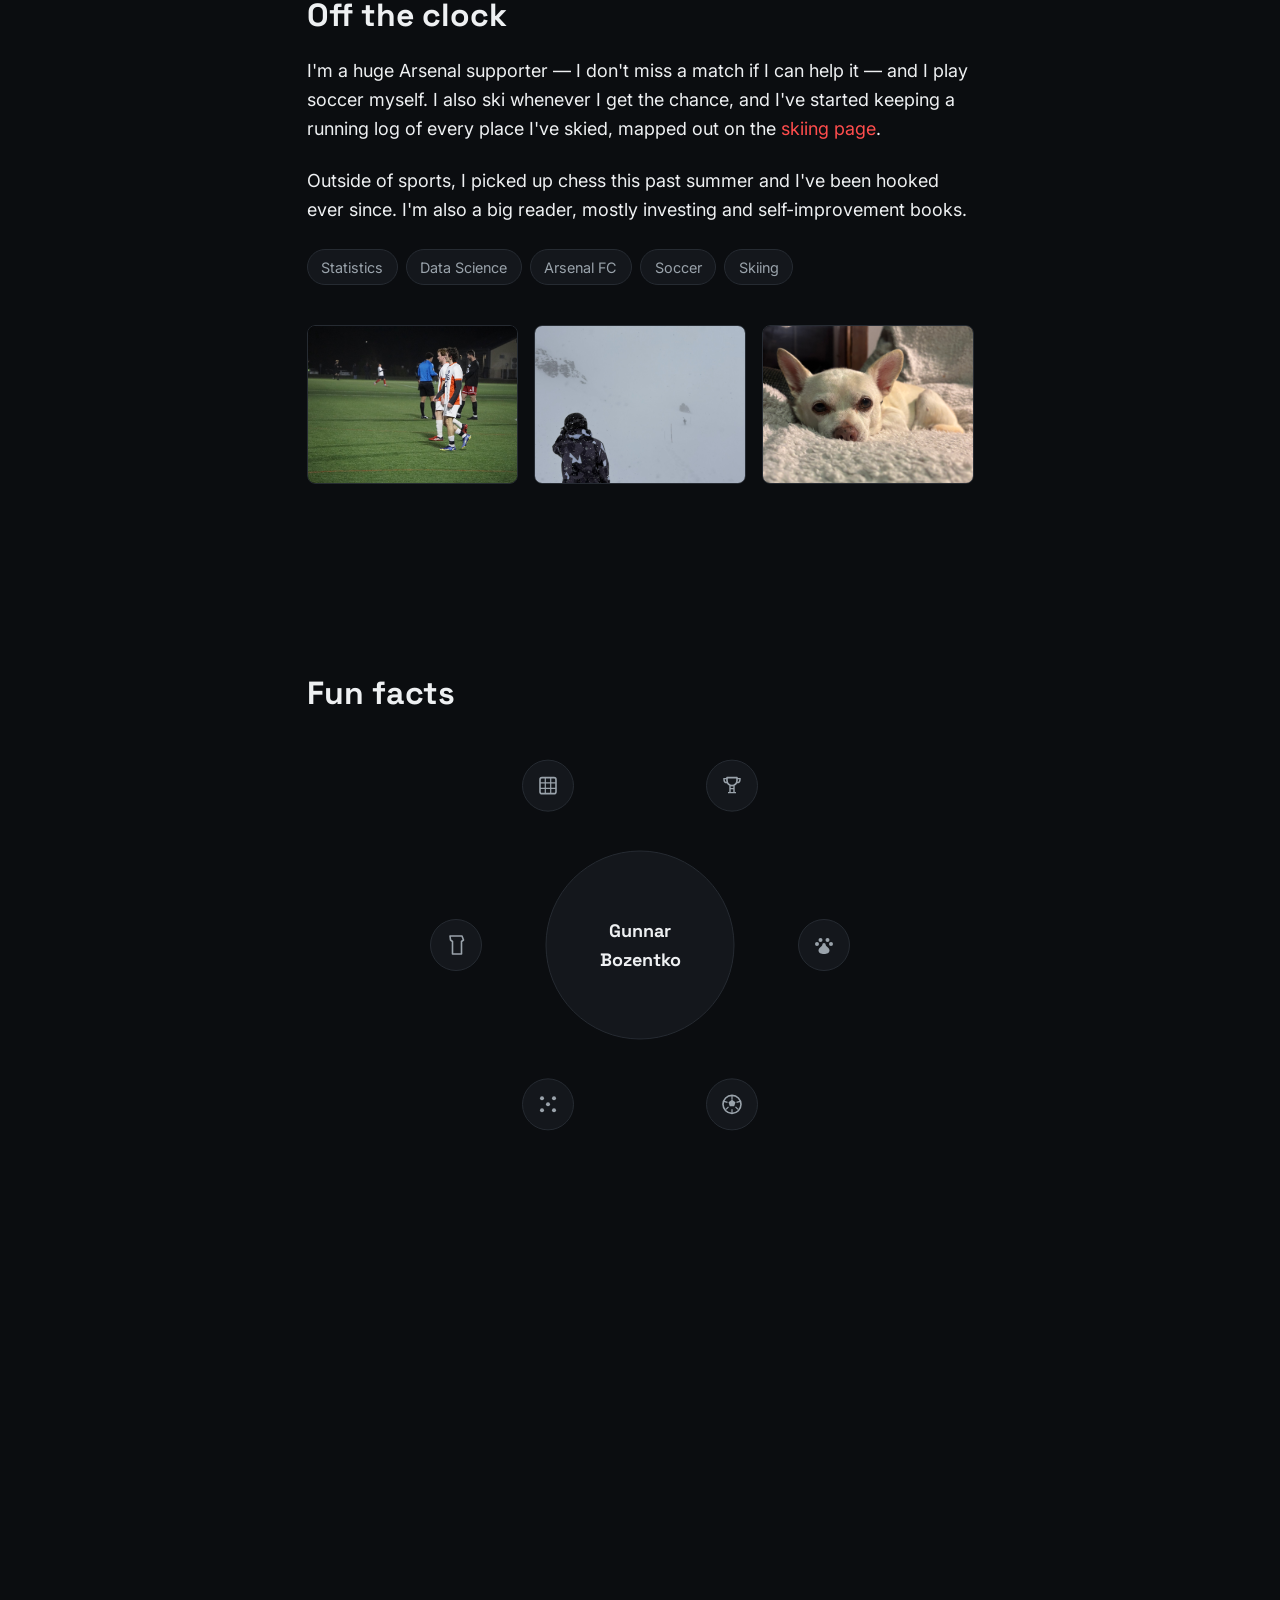
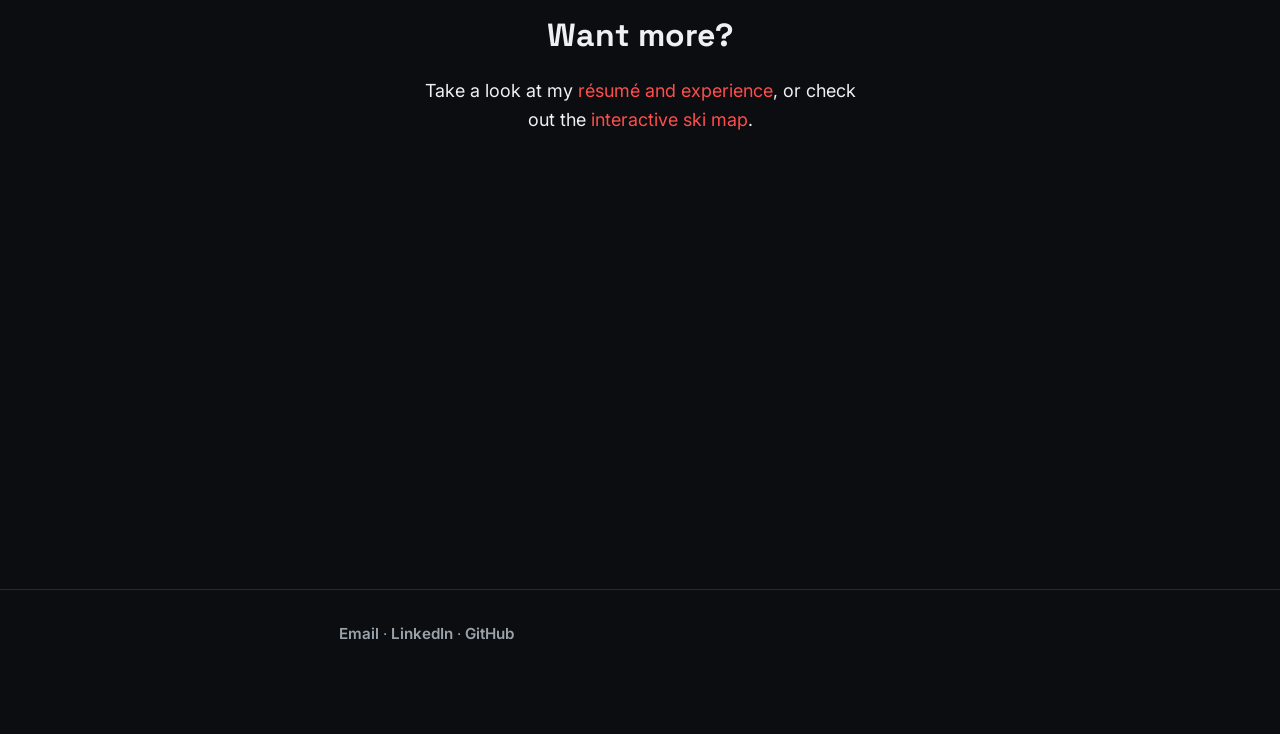
==== commit 7622a441: "Redesign hero as two-column layout with photo, add real photo assets Moves the hero photo into a sid" ====
--- a/index.html
+++ b/index.html
@@ -31,18 +31,20 @@
 
     <section id="hero" class="panel panel--hero" data-gradient="t1">
       <div class="hero-inner">
-        <!-- Add a real photo at assets/photo.jpg and this will pick it up automatically. -->
-        <img class="avatar" src="assets/photo.jpg" alt="Photo of Gunnar Bozentko" onerror="this.style.display='none'">
-        <p class="eyebrow">Statistics &rarr; Data Science</p>
-        <h1>Hi, I'm Gunnar.</h1>
+        <p class="eyebrow">Statistician <span>&middot;</span> Future AI Engineer</p>
+        <h1>Hi, I'm<br>Gunnar.</h1>
         <p class="hero-sub">
           Magna cum laude BS in Statistics from the Colorado School of Mines,
           now staying on for the 4+1 Data Science graduate program.
         </p>
         <div class="hero-cta">
           <a class="button" href="resume.html">View r&eacute;sum&eacute;</a>
-          <a class="button button--ghost" href="skiing.html">See the ski map</a>
+          <a class="link-arrow" href="skiing.html">See the ski map &rarr;</a>
         </div>
+      </div>
+      <!-- Add a real photo at assets/photo.jpg and this will pick it up automatically. -->
+      <div class="hero-photo">
+        <img src="assets/photo.jpg" alt="Photo of Gunnar Bozentko" onerror="this.closest('.hero-photo').style.display='none'">
       </div>
     </section>
 
--- a/style.css
+++ b/style.css
@@ -181,17 +181,6 @@
 
 footer.site-footer a:hover {
   color: var(--accent);
-}
-
-/* Hero photo */
-
-.avatar {
-  width: 128px;
-  height: 128px;
-  border-radius: 50%;
-  object-fit: cover;
-  border: 1px solid var(--border);
-  margin-bottom: var(--space-3);
 }
 
 /* Tags / hobby chips */
@@ -766,45 +755,92 @@
   justify-content: center;
 }
 
-.panel--hero,
 .panel--cta {
   min-height: 90vh;
   text-align: center;
   align-items: center;
 }
 
-.panel--hero .avatar {
+.panel--hero {
+  min-height: 90vh;
+  max-width: 1100px;
+  margin: 0 auto;
+  padding-left: var(--space-3);
+  padding-right: var(--space-3);
+  display: grid;
+  grid-template-columns: minmax(0, 60ch) 1fr;
+  gap: var(--space-8);
+  align-items: center;
+  text-align: left;
+}
+
+.hero-photo img {
+  display: block;
+  width: 100%;
+  max-width: 420px;
+  aspect-ratio: 4 / 5;
+  object-fit: cover;
+  border-radius: 12px;
+  border: 1px solid var(--border);
   margin-left: auto;
-  margin-right: auto;
+}
+
+@media (max-width: 700px) {
+  .panel--hero {
+    grid-template-columns: 1fr;
+  }
+
+  .hero-photo img {
+    margin-left: 0;
+  }
 }
 
 .eyebrow {
   font-family: "Space Grotesk", sans-serif;
+  font-weight: 500;
+  font-size: 0.95rem;
+  color: var(--muted);
+  margin: 0 0 var(--space-3);
+}
+
+.eyebrow span {
+  color: var(--accent);
+}
+
+.hero-inner h1 {
+  font-size: clamp(3rem, 8vw, 5.25rem);
+  letter-spacing: -0.02em;
+  line-height: 1.02;
+}
+
+.hero-sub {
+  color: var(--muted);
+  font-size: 1.2rem;
+  max-width: 40ch;
+  margin: var(--space-4) 0;
+  padding-left: var(--space-3);
+  border-left: 2px solid var(--border);
+}
+
+.hero-cta {
+  display: flex;
+  align-items: center;
+  gap: var(--space-4);
+  flex-wrap: wrap;
+}
+
+.link-arrow {
+  color: var(--text);
   font-weight: 600;
-  letter-spacing: 0.14em;
-  text-transform: uppercase;
-  font-size: 0.85rem;
+  text-decoration: none;
+  border-bottom: 1px solid transparent;
+  transition: border-color 0.2s ease, color 0.2s ease;
+}
+
+.link-arrow:hover,
+.link-arrow:focus-visible {
   color: var(--accent);
-  margin: 0 0 var(--space-2);
-}
-
-.hero-inner h1 {
-  font-size: clamp(2.75rem, 7vw, 4.5rem);
-  letter-spacing: -0.01em;
-}
-
-.hero-sub {
-  color: var(--muted);
-  font-size: 1.2rem;
-  max-width: 42ch;
-  margin: 0 auto var(--space-4);
-}
-
-.hero-cta {
-  display: flex;
-  gap: var(--space-2);
-  justify-content: center;
-  flex-wrap: wrap;
+  border-color: var(--accent);
 }
 
 .button--ghost {
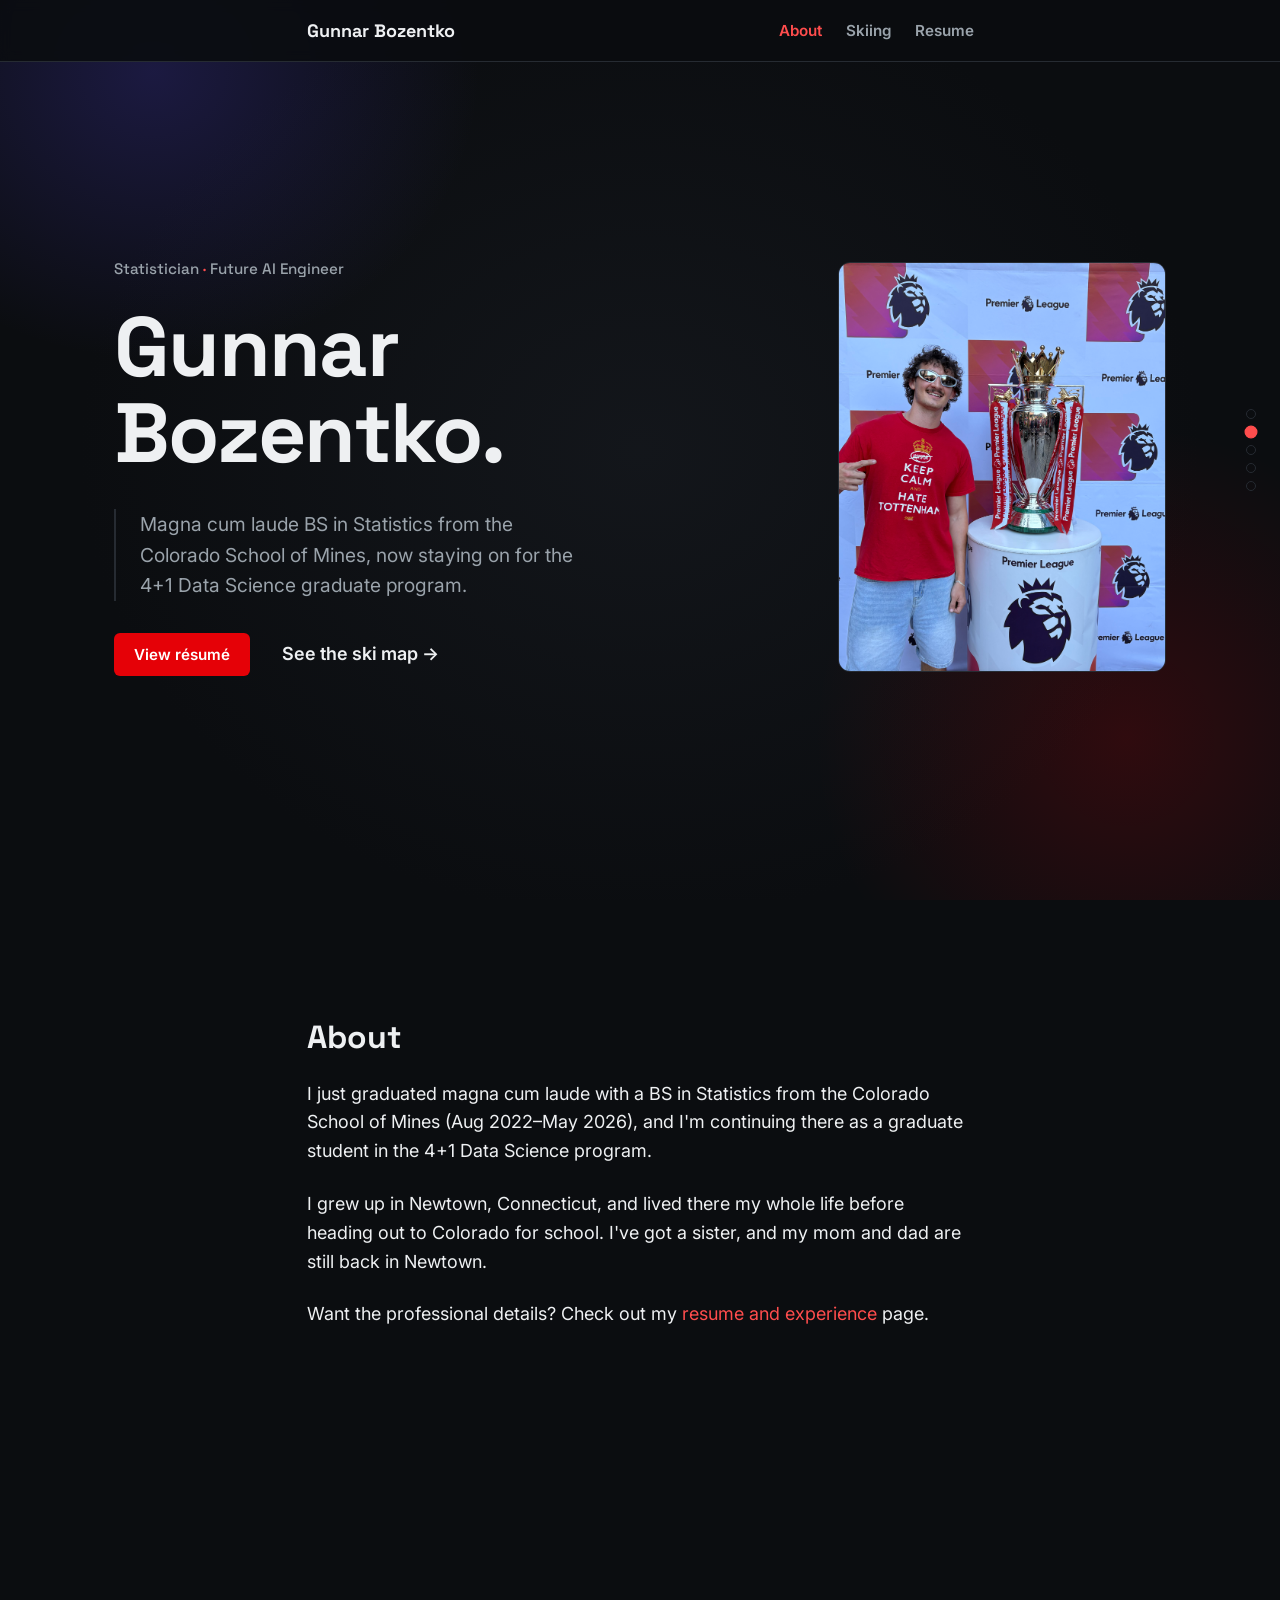
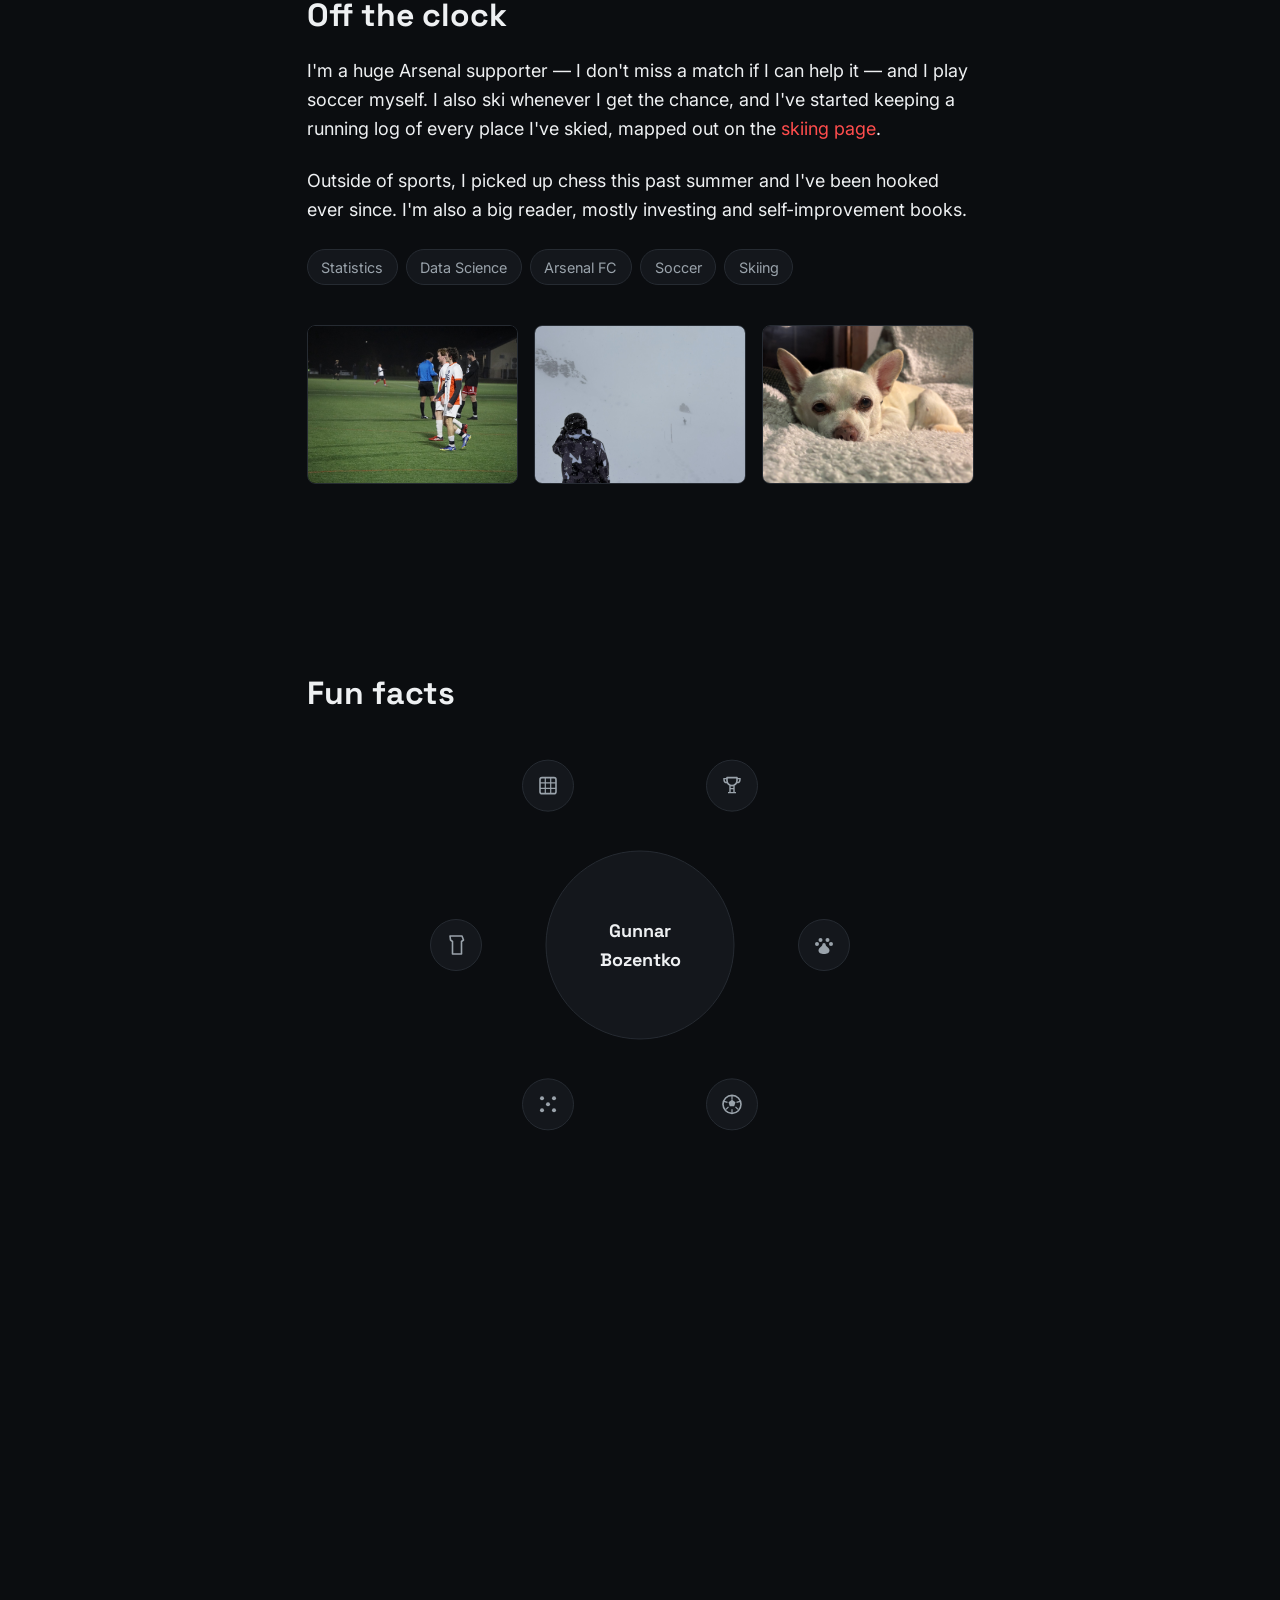
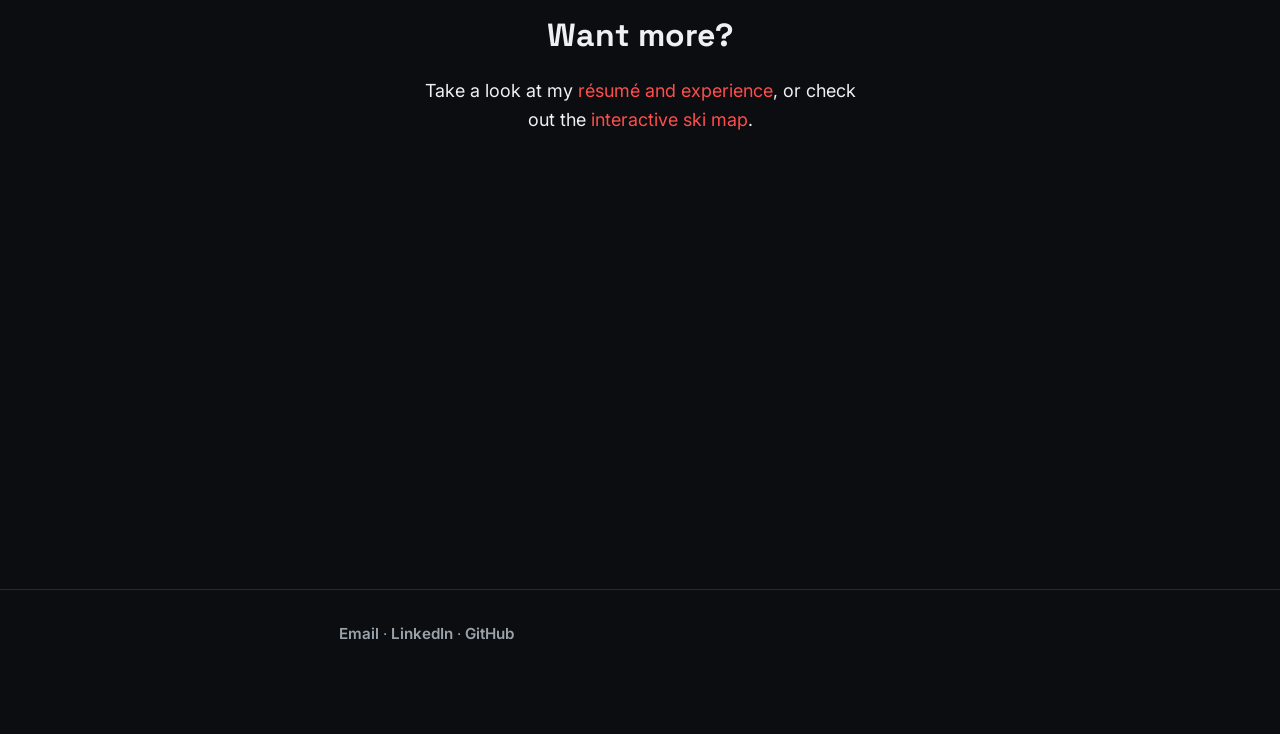
==== commit 39e23ef9: "Replace generic "Hi, I'm Gunnar." hero headline with name-forward version "Hi, I'm [Name]." is the d" ====
--- a/index.html
+++ b/index.html
@@ -32,7 +32,7 @@
     <section id="hero" class="panel panel--hero" data-gradient="t1">
       <div class="hero-inner">
         <p class="eyebrow">Statistician <span>&middot;</span> Future AI Engineer</p>
-        <h1>Hi, I'm<br>Gunnar.</h1>
+        <h1>Gunnar Bozentko.</h1>
         <p class="hero-sub">
           Magna cum laude BS in Statistics from the Colorado School of Mines,
           now staying on for the 4+1 Data Science graduate program.
--- a/style.css
+++ b/style.css
@@ -11,7 +11,7 @@
   --text: #eef0f2;
   --muted: #9aa3ab;
   --accent: #ff4d4d;
-  --accent-strong: #ef0107;
+  --accent-strong: #e50107;
 
   --space-1: 0.5rem;   /* 8px */
   --space-2: 1rem;      /* 16px */
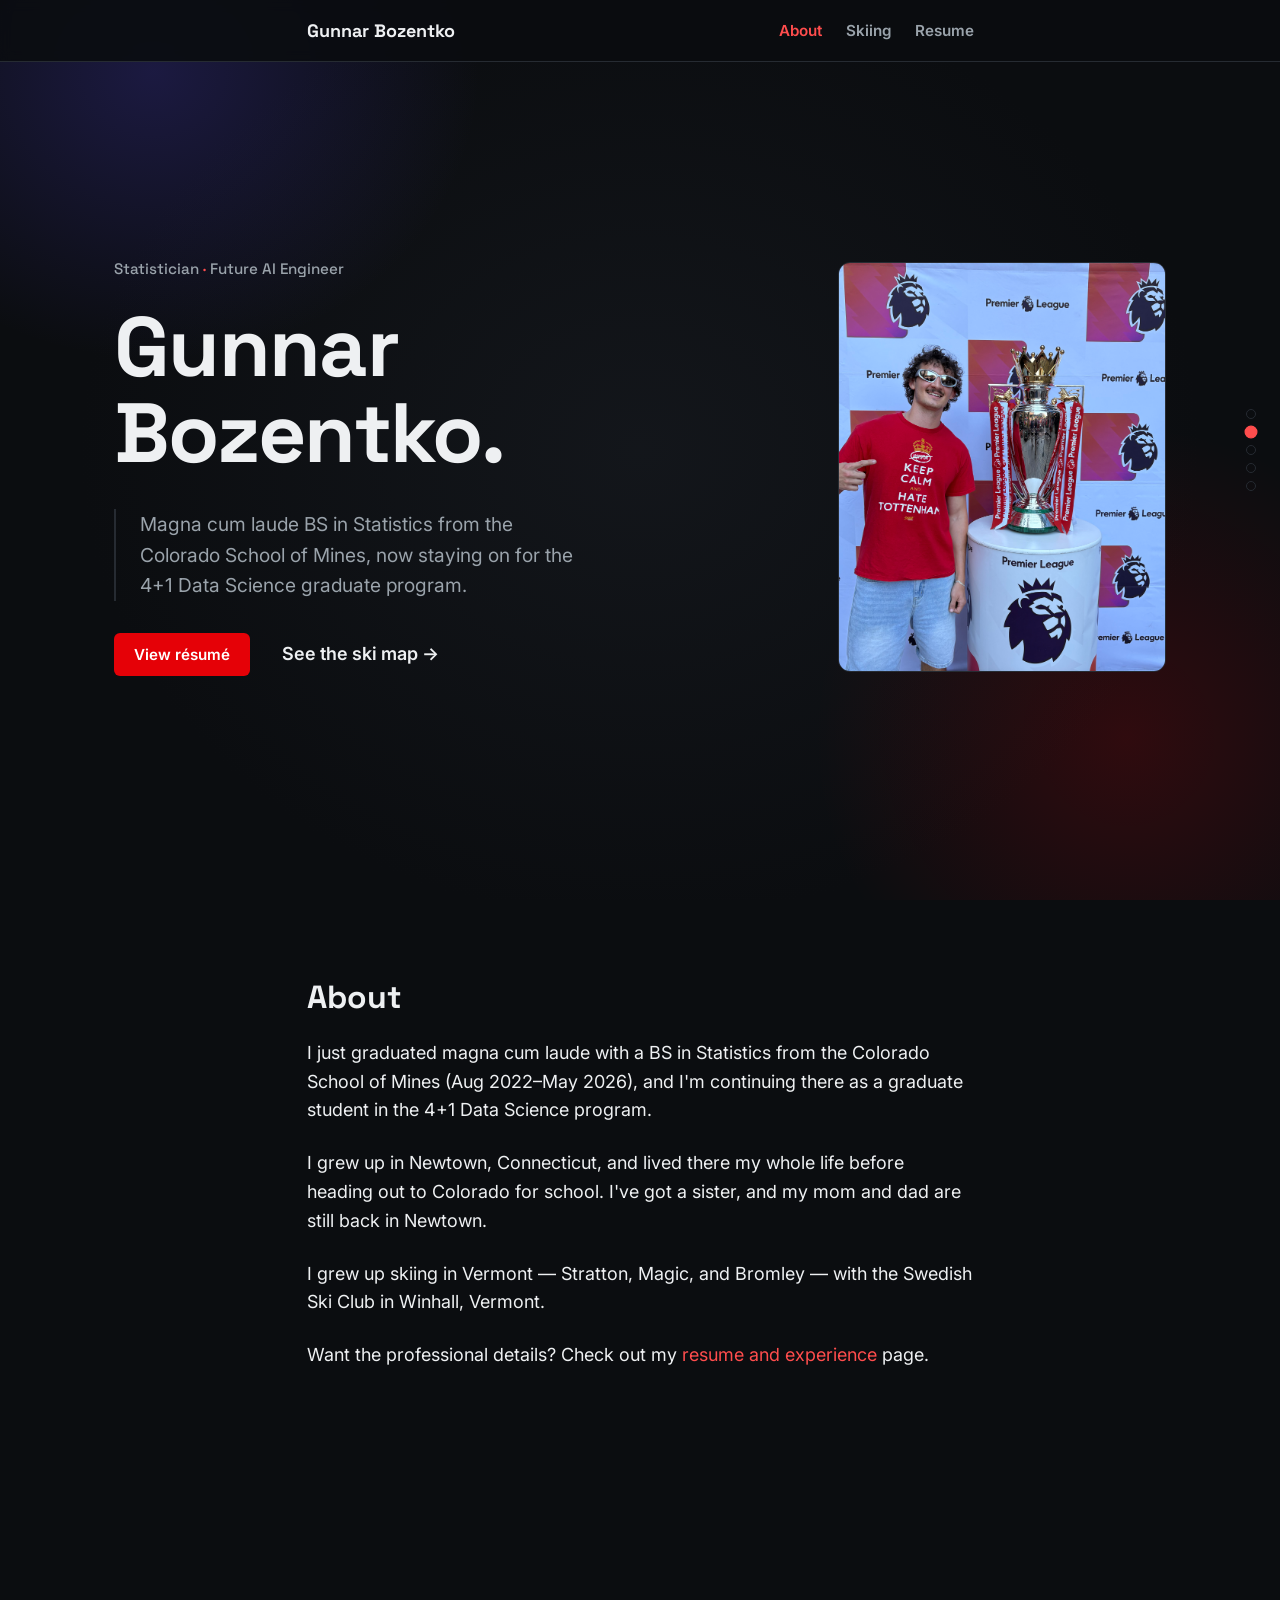
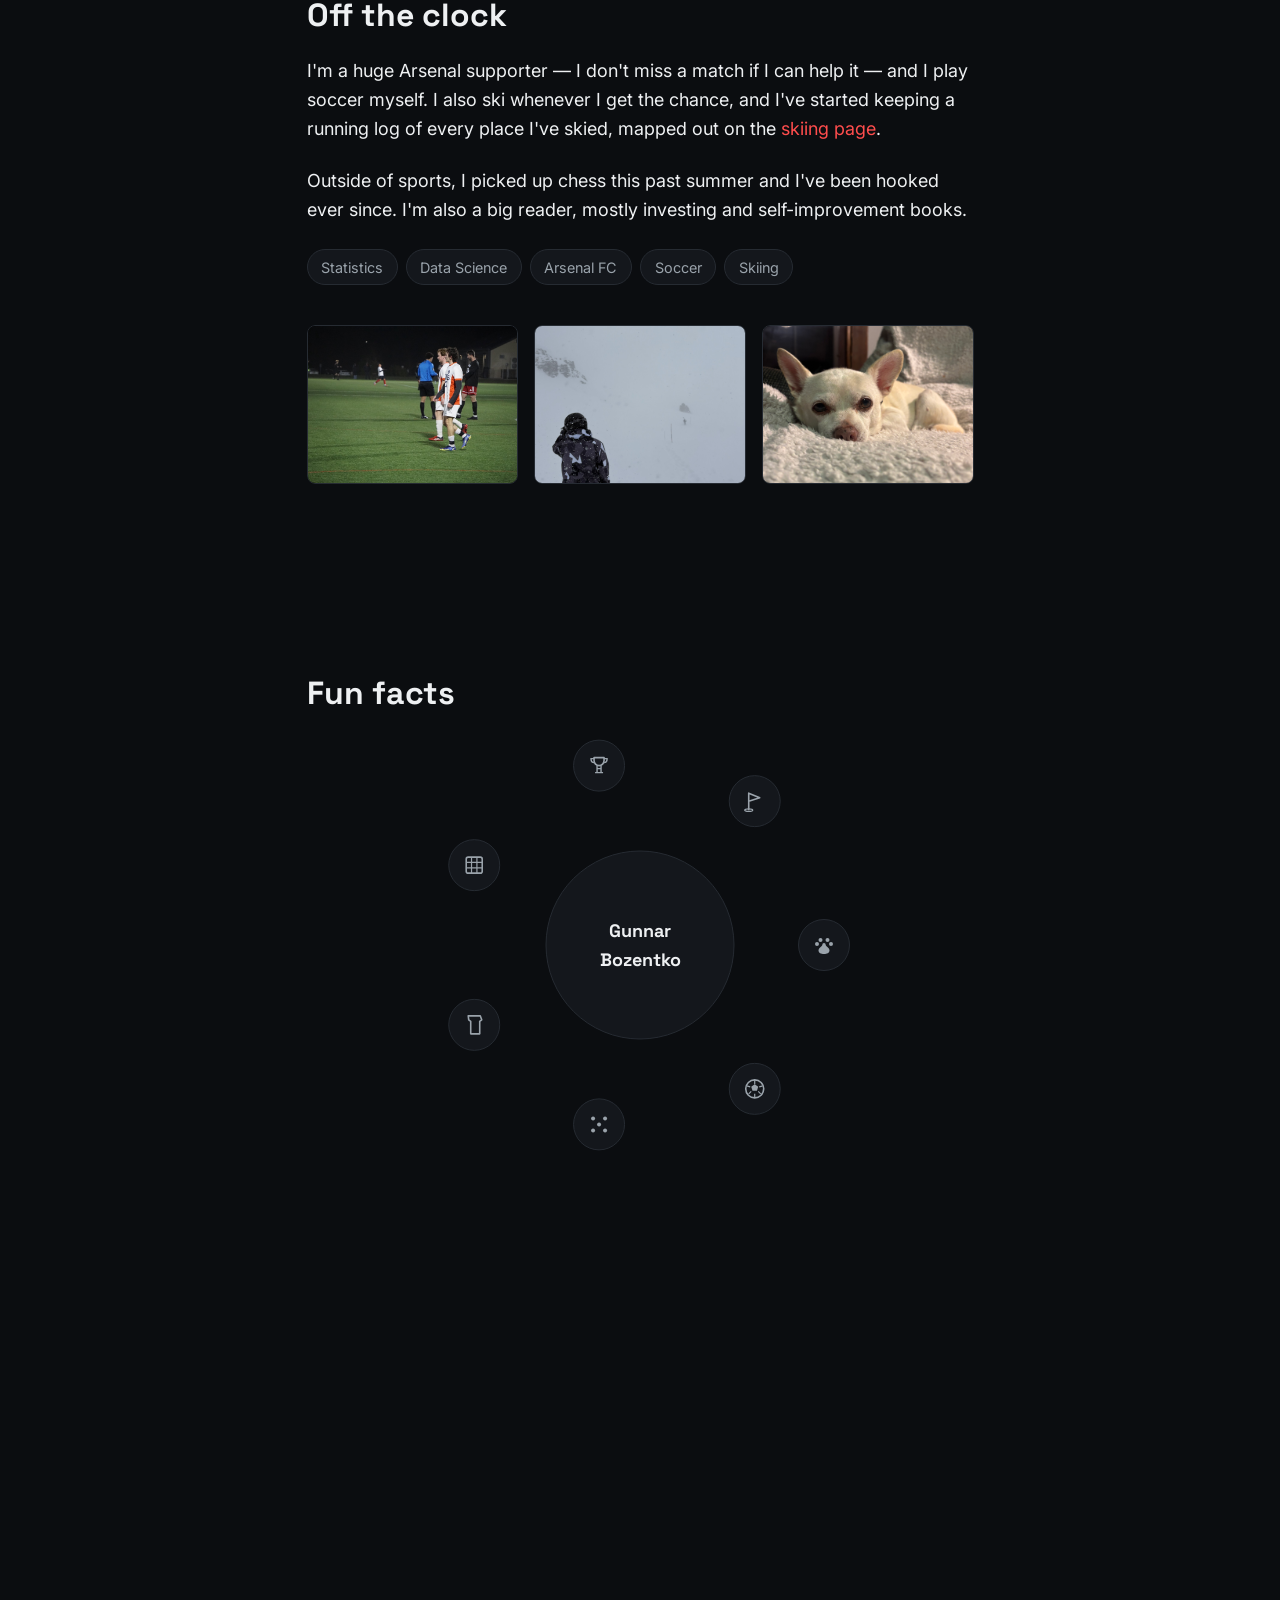
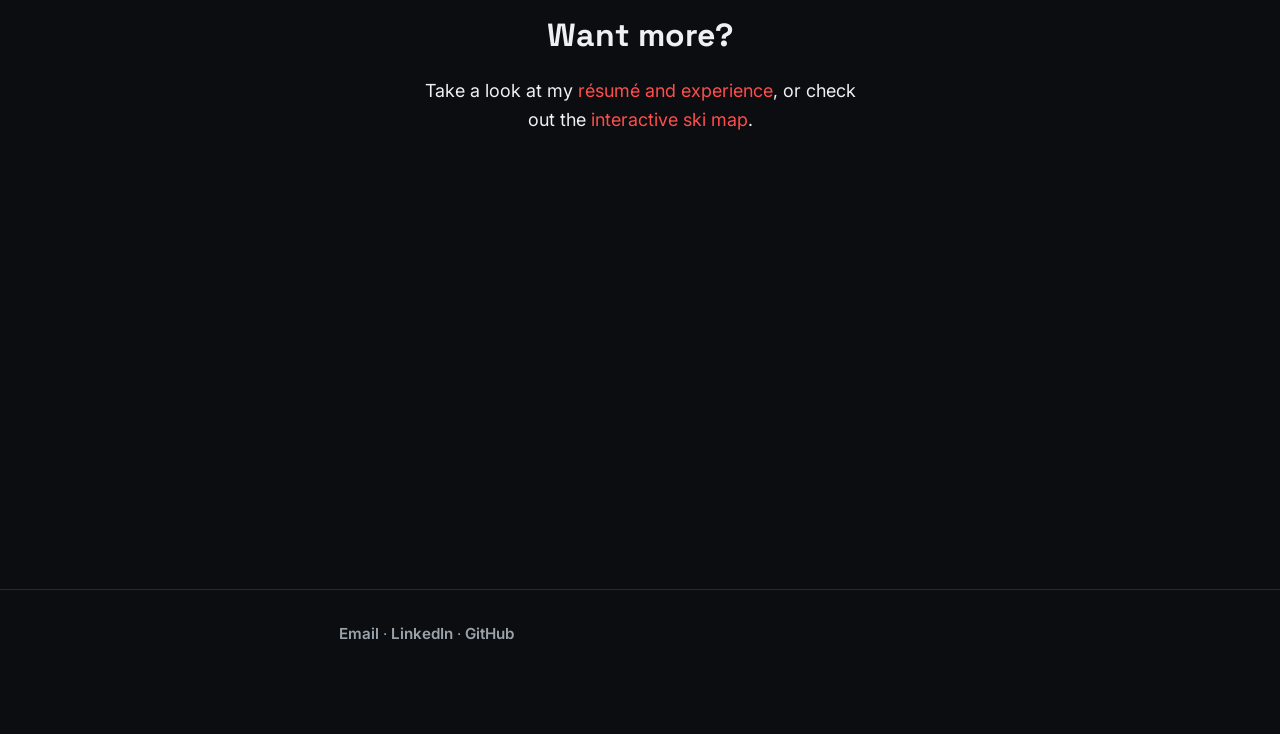
==== commit f4544686: "Add Vermont ski upbringing to About section Adds where he grew up skiing (Stratton, Magic, Bromley) " ====
--- a/index.html
+++ b/index.html
@@ -59,6 +59,10 @@
         I grew up in Newtown, Connecticut, and lived there my whole life
         before heading out to Colorado for school. I've got a sister, and my
         mom and dad are still back in Newtown.
+      </p>
+      <p>
+        I grew up skiing in Vermont &mdash; Stratton, Magic, and Bromley
+        &mdash; with the Swedish Ski Club in Winhall, Vermont.
       </p>
       <p>
         Want the professional details? Check out my <a href="resume.html">resume
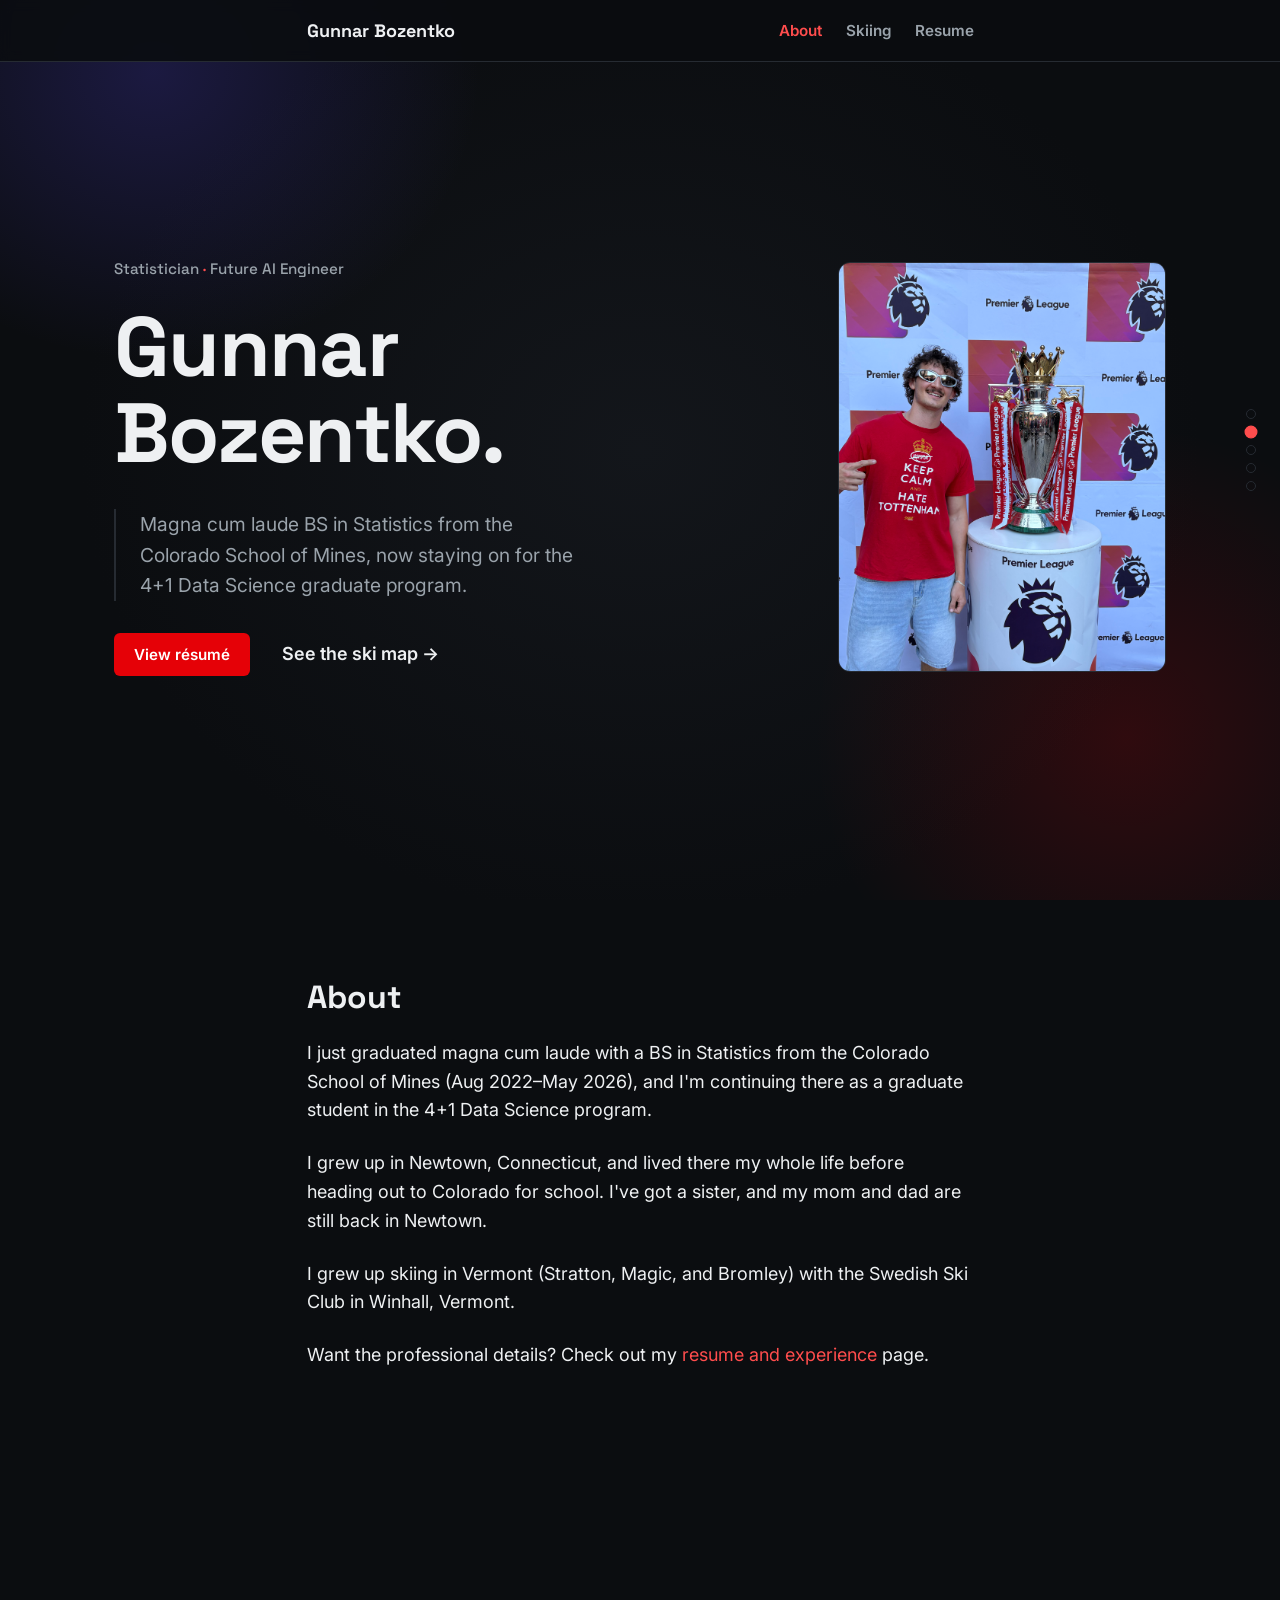
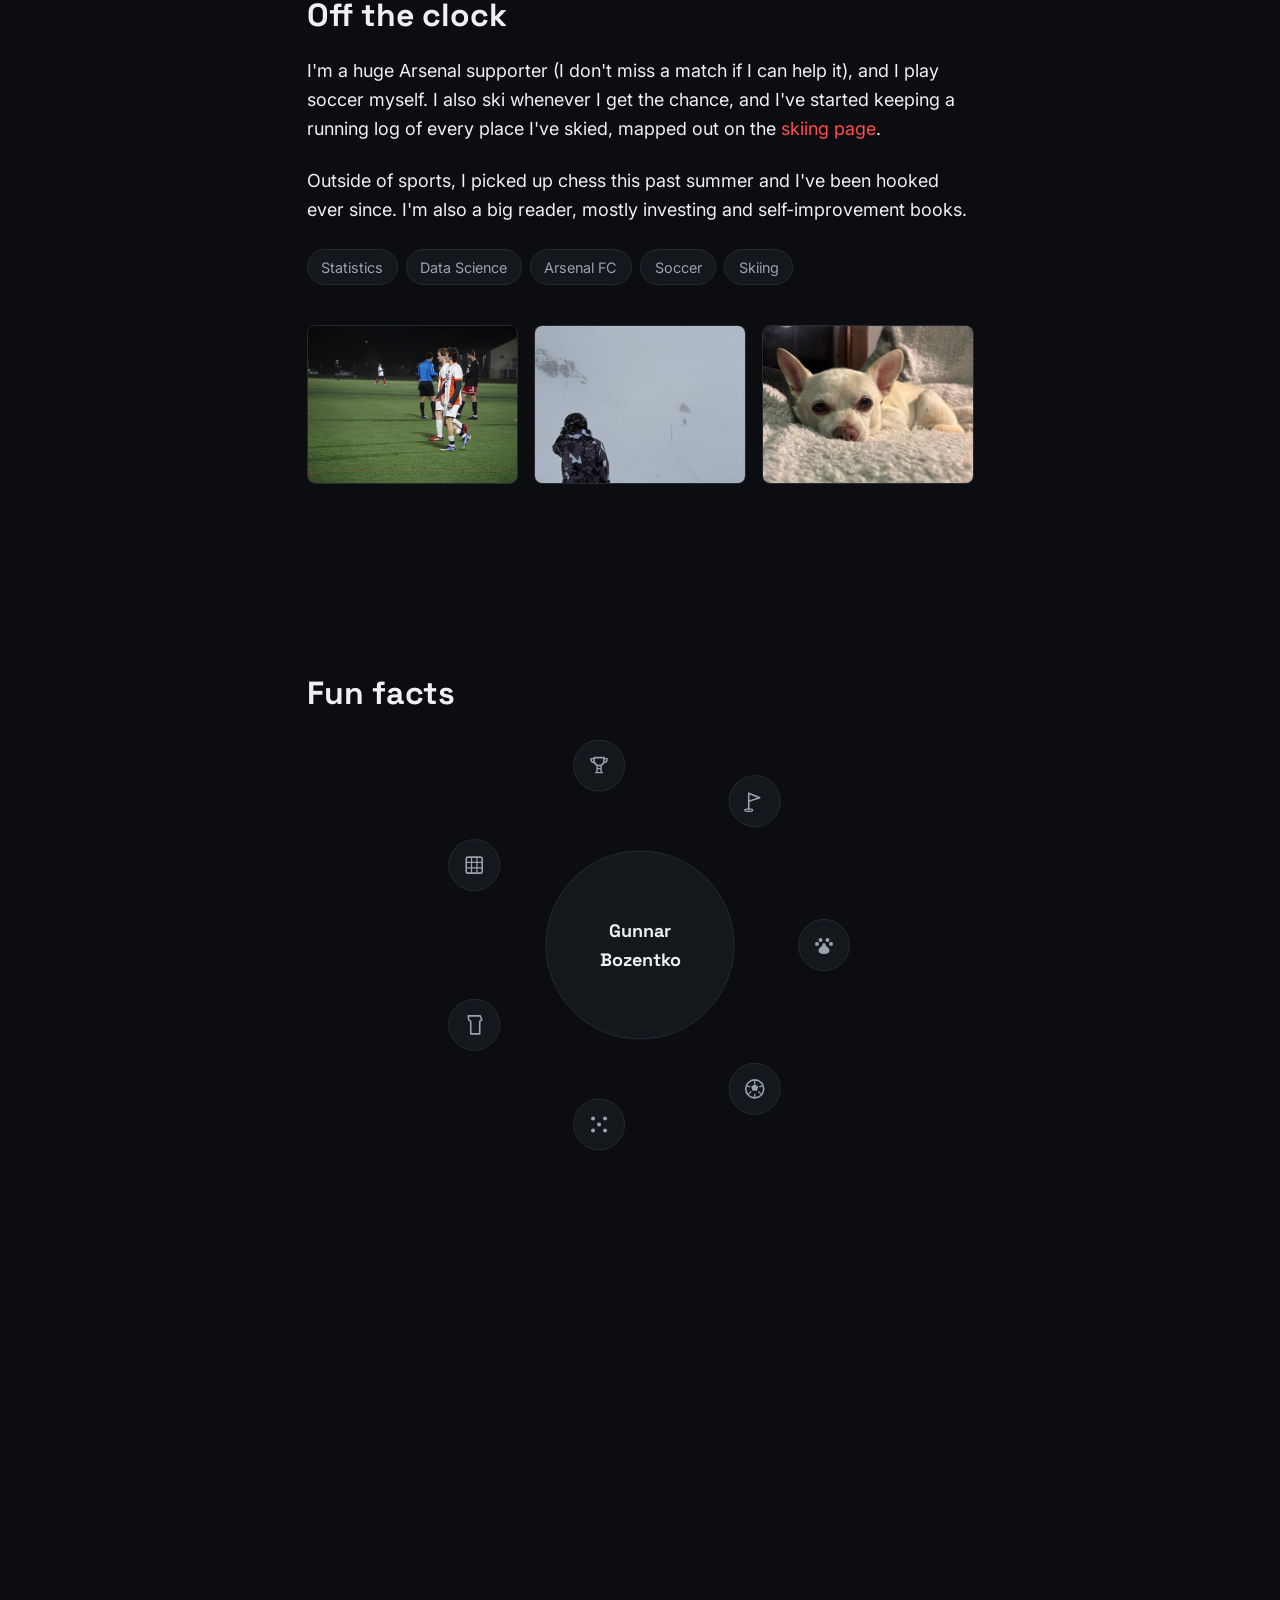
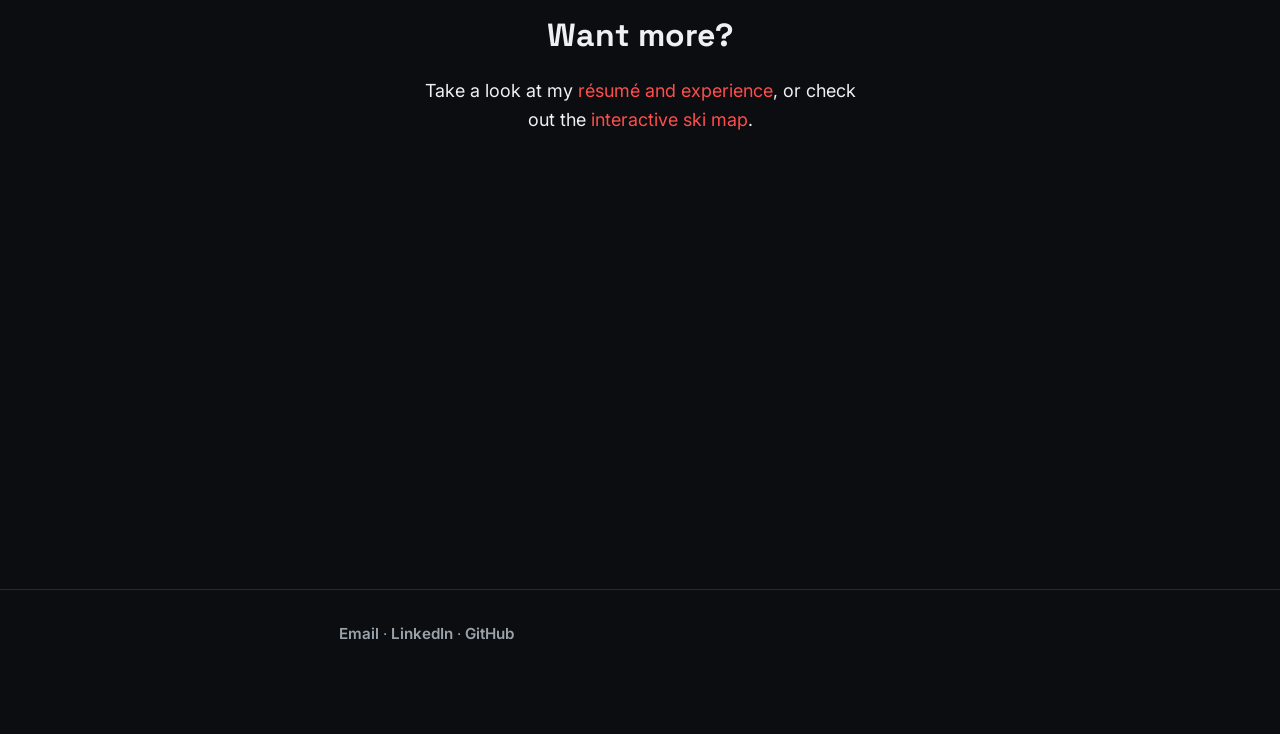
==== commit 4ebb9d6b: "Remove em dashes from site copy and code comments Replaced with parentheses, colons, or semicolons d" ====
--- a/index.html
+++ b/index.html
@@ -4,7 +4,7 @@
   <meta charset="utf-8">
   <meta name="viewport" content="width=device-width, initial-scale=1">
   <title>Gunnar Bozentko</title>
-  <meta name="description" content="Gunnar Bozentko — statistician, data scientist, Arsenal supporter, occasional skier.">
+  <meta name="description" content="Gunnar Bozentko: statistician, data scientist, Arsenal supporter, occasional skier.">
   <link rel="icon" href="assets/favicon.svg" type="image/svg+xml">
   <link rel="preconnect" href="https://fonts.googleapis.com">
   <link rel="preconnect" href="https://fonts.gstatic.com" crossorigin>
@@ -61,8 +61,8 @@
         mom and dad are still back in Newtown.
       </p>
       <p>
-        I grew up skiing in Vermont &mdash; Stratton, Magic, and Bromley
-        &mdash; with the Swedish Ski Club in Winhall, Vermont.
+        I grew up skiing in Vermont (Stratton, Magic, and Bromley) with the
+        Swedish Ski Club in Winhall, Vermont.
       </p>
       <p>
         Want the professional details? Check out my <a href="resume.html">resume
@@ -73,8 +73,8 @@
     <section id="interests" class="panel" data-gradient="t3">
       <h2>Off the clock</h2>
       <p>
-        I'm a huge Arsenal supporter &mdash; I don't miss a match if I can help
-        it &mdash; and I play soccer myself. I also ski whenever I get the
+        I'm a huge Arsenal supporter (I don't miss a match if I can help it),
+        and I play soccer myself. I also ski whenever I get the
         chance, and I've started keeping a running log of every place I've
         skied, mapped out on the <a href="skiing.html">skiing page</a>.
       </p>
--- a/style.css
+++ b/style.css
@@ -1,5 +1,5 @@
 /* Dark theme. One accent (Arsenal red), used sparingly on links and one button.
-   Space Grotesk for headings/wordmark, Inter for body — two typefaces,
+   Space Grotesk for headings/wordmark, Inter for body: two typefaces,
    obviously different in feel. Spacing on a scale of 8. */
 
 :root {
@@ -210,7 +210,7 @@
   transform: translateY(-2px);
 }
 
-/* Photo grid, Interests section — collapses gracefully per-slot when a
+/* Photo grid, Interests section: collapses gracefully per-slot when a
    photo file doesn't exist yet, same pattern as the hero .avatar. */
 
 .photo-grid {
